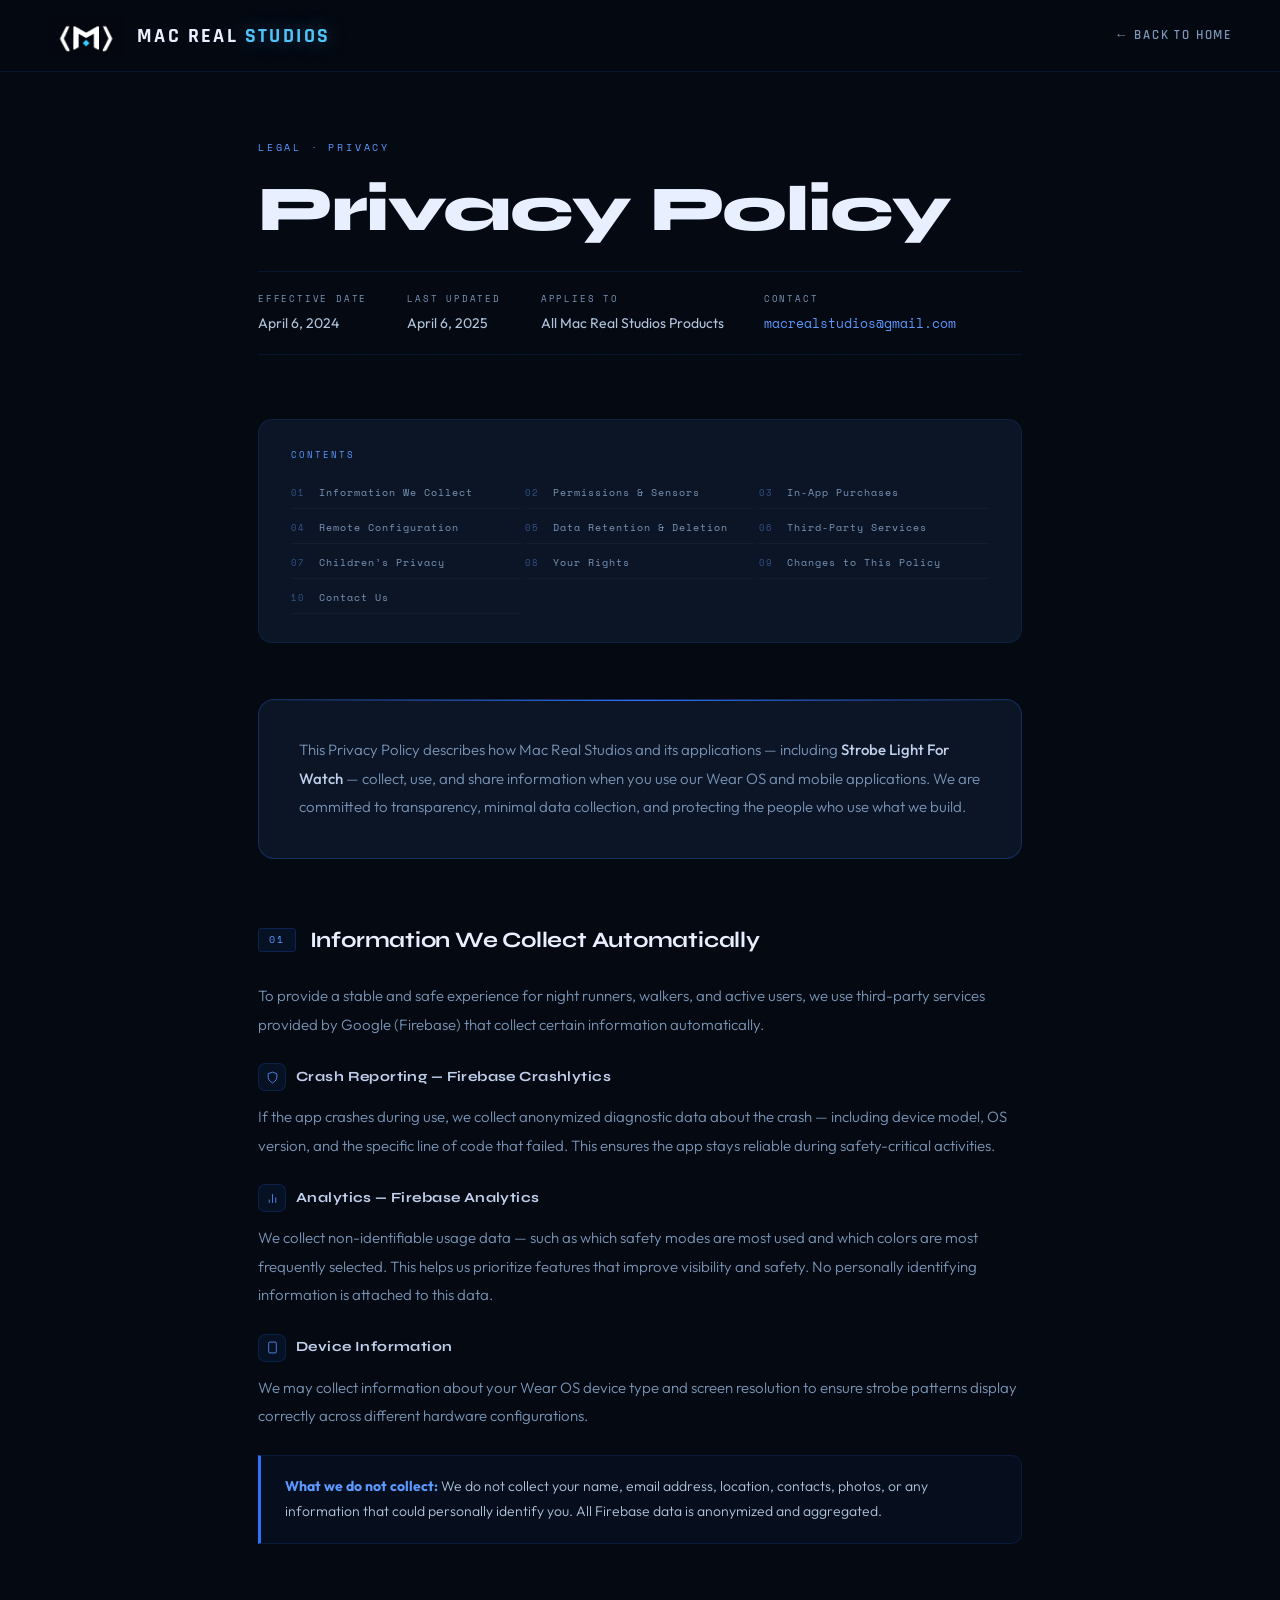
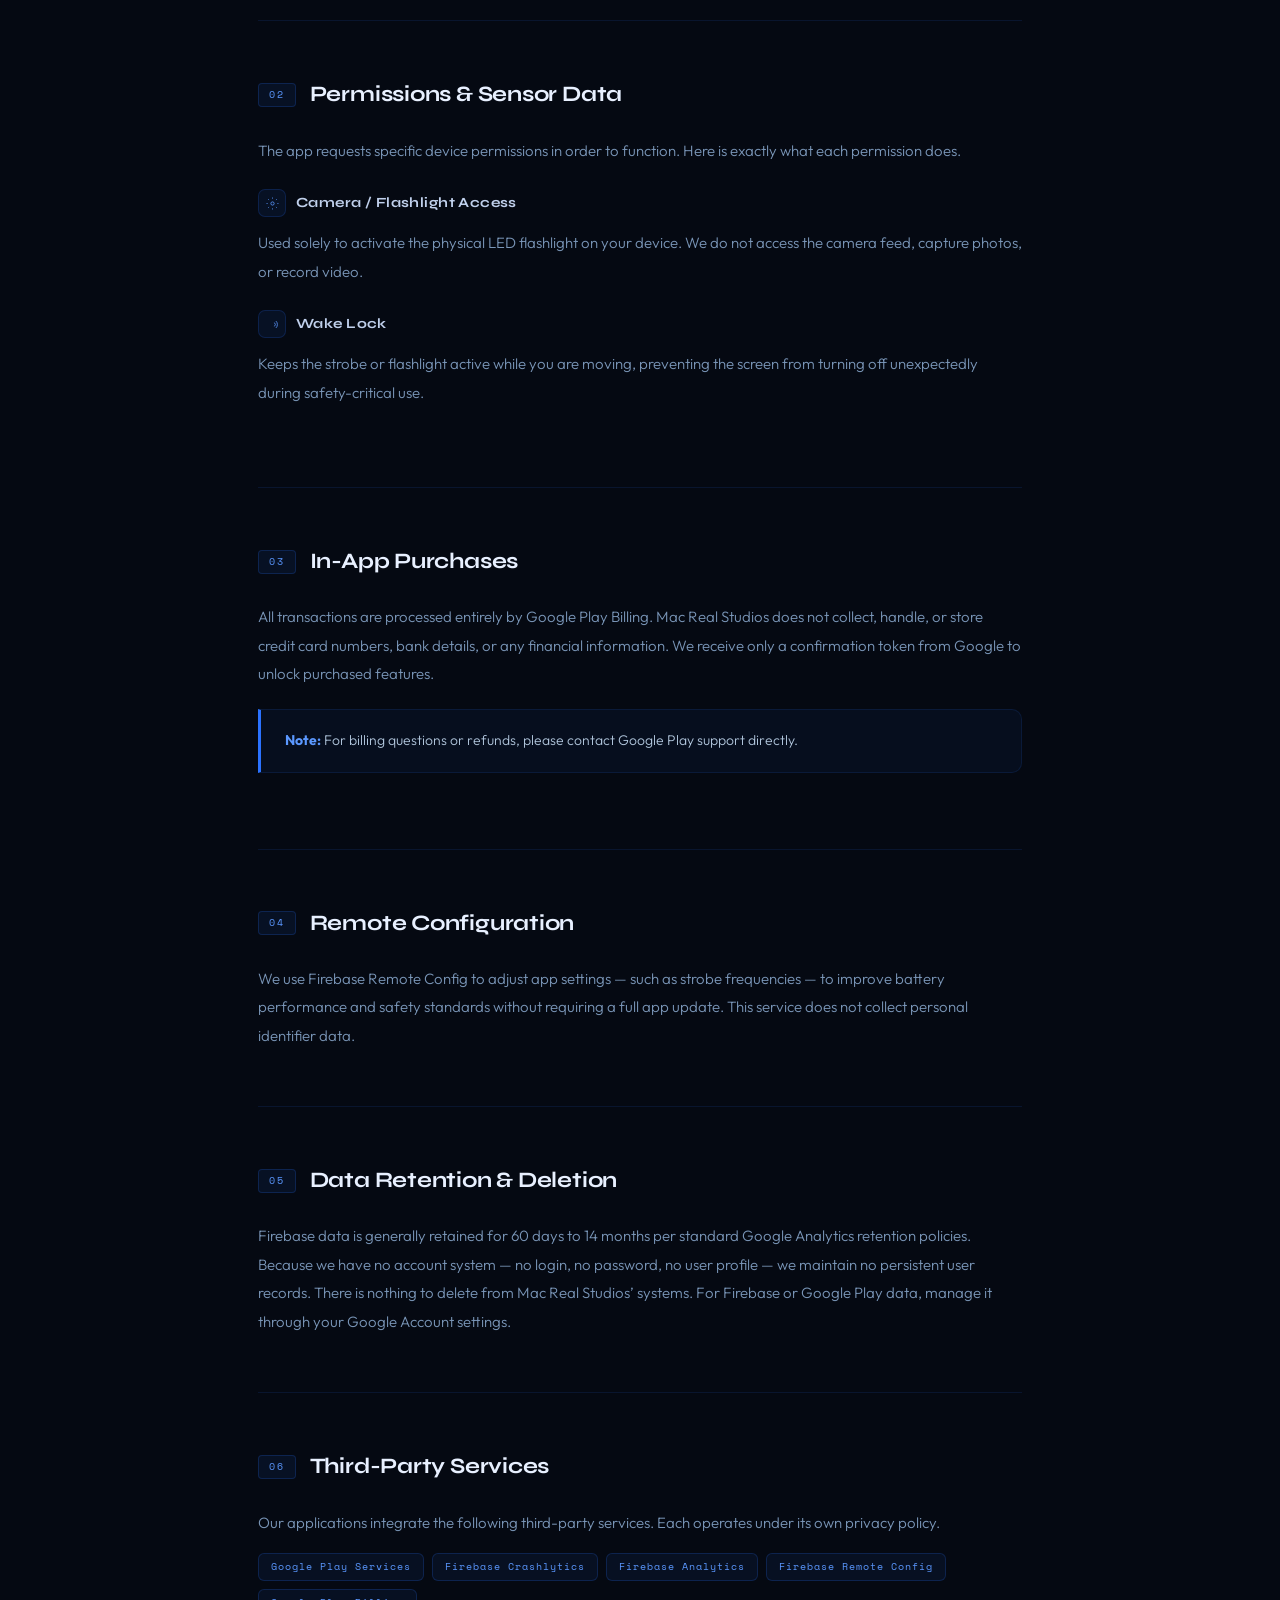
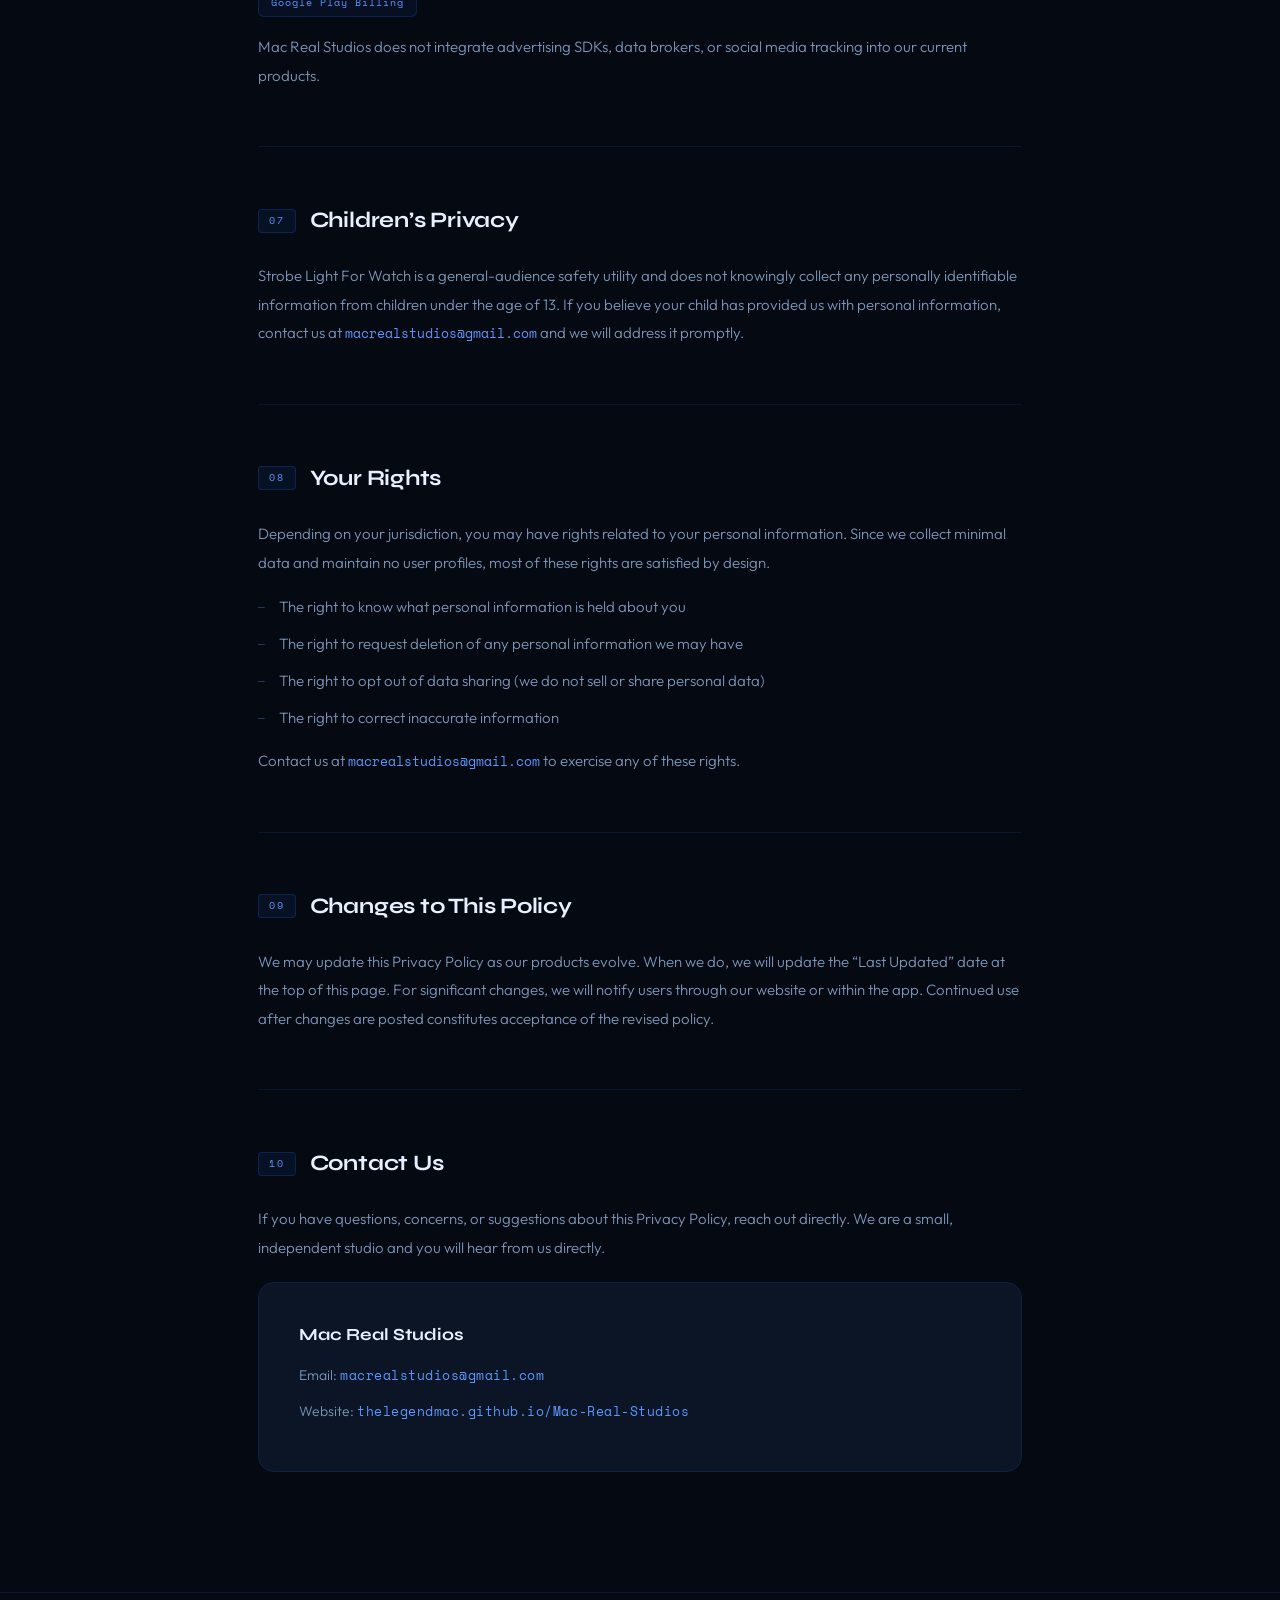
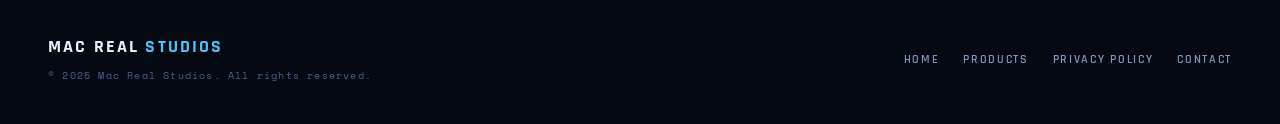
==== privacy.html @ 004c2260 "Add files via upload" ====
<!DOCTYPE html>
<html lang="en">
<head>
<meta charset="UTF-8">
<meta name="viewport" content="width=device-width, initial-scale=1.0">
<meta name="color-scheme" content="dark">
<meta name="description" content="Privacy Policy for Mac Real Studios and its applications, including Strobe Light For Watch.">
<title>Privacy Policy — Mac Real Studios</title>

<link rel="icon" type="image/svg+xml" href="data:image/svg+xml,%3Csvg xmlns='http://www.w3.org/2000/svg' viewBox='0 0 32 32'%3E%3Crect width='32' height='32' rx='6' fill='%23080E1A'/%3E%3Cpath d='M4 24V8L11 18L16 10L21 18L28 8V24' stroke='%23E8F0FF' stroke-width='2.2' stroke-linecap='round' stroke-linejoin='round' fill='none'/%3E%3Crect x='14' y='14' width='4' height='4' transform='rotate(45 16 16)' fill='%2322D4F4'/%3E%3C/svg%3E">

<link rel="preconnect" href="https://fonts.googleapis.com">
<link href="https://fonts.googleapis.com/css2?family=Rajdhani:wght@600;700&family=Syne:wght@400;500;600;700;800&family=Outfit:wght@200;300;400;500;600&family=Space+Mono:wght@400;700&display=swap" rel="stylesheet">

<style>
:root {
  --void:       #050912;
  --navy-900:   #080E1A;
  --navy-800:   #0C1525;
  --navy-700:   #111D32;
  --navy-300:   #4A6090;
  --navy-200:   #7A96B8;
  --navy-100:   #B0C5DC;
  --blue-400:   #2B72FF;
  --blue-300:   #5B98FF;
  --cyan-300:   #22D4F4;
  --brand-blue: #4FC3F7;
  --white:      #E8F0FF;
  --white-soft: #C0D0EC;
  --muted:      #7A96B8;
  --border-thin: rgba(43,114,255,0.12);
  --border-mid:  rgba(43,114,255,0.28);
  --font-nav:     'Rajdhani', sans-serif;
  --font-display: 'Syne', sans-serif;
  --font-body:    'Outfit', sans-serif;
  --font-mono:    'Space Mono', monospace;
}

*, *::before, *::after { box-sizing: border-box; margin: 0; padding: 0; }

body {
  background: var(--void);
  color: var(--white);
  font-family: var(--font-body);
  font-weight: 300;
  line-height: 1.6;
  overflow-x: hidden;
}

body::before {
  content: '';
  position: fixed; inset: 0;
  background-image:
    linear-gradient(rgba(43,114,255,0.018) 1px, transparent 1px),
    linear-gradient(90deg, rgba(43,114,255,0.018) 1px, transparent 1px);
  background-size: 40px 40px;
  pointer-events: none;
  z-index: 0;
}

/* ── NAV (matches home page exactly) ── */
nav {
  position: fixed;
  top: 0; left: 0; right: 0;
  z-index: 100;
  padding: 0 48px;
  height: 72px;
  display: flex;
  align-items: center;
  justify-content: space-between;
  background: rgba(5,9,18,0.88);
  backdrop-filter: blur(24px);
  -webkit-backdrop-filter: blur(24px);
  border-bottom: 1px solid var(--border-thin);
}
.nav-logo {
  display: flex;
  align-items: center;
  gap: 12px;
  text-decoration: none;
}
.nav-logo-img {
  height: 40px;
  width: auto;
  display: block;
  flex-shrink: 0;
  mix-blend-mode: screen;
  filter: brightness(1.05);
}
.nav-brand-text {
  font-family: var(--font-nav);
  font-size: 20px;
  font-weight: 700;
  letter-spacing: 0.12em;
  text-transform: uppercase;
  color: var(--white);
  white-space: nowrap;
  line-height: 1;
}
.nav-brand-text em {
  font-style: normal;
  color: var(--brand-blue);
  text-shadow: 0 0 20px rgba(79,195,247,0.4);
}
.nav-back {
  font-family: var(--font-nav);
  font-size: 13px;
  font-weight: 600;
  letter-spacing: 0.14em;
  text-transform: uppercase;
  color: var(--muted);
  text-decoration: none;
  display: flex;
  align-items: center;
  gap: 8px;
  transition: color 0.2s;
}
.nav-back:hover { color: var(--blue-300); }

/* ── HERO ── */
.policy-hero {
  padding: 140px 48px 64px;
  max-width: 860px;
  margin: 0 auto;
  position: relative;
  z-index: 1;
}
.policy-eyebrow {
  font-family: var(--font-mono);
  font-size: 10px;
  letter-spacing: 0.28em;
  text-transform: uppercase;
  color: var(--blue-300);
  margin-bottom: 20px;
}
.policy-title {
  font-family: var(--font-display);
  font-size: clamp(36px, 5vw, 64px);
  font-weight: 800;
  letter-spacing: -0.02em;
  line-height: 1.05;
  color: var(--white);
  margin-bottom: 28px;
}
.policy-meta {
  display: flex;
  gap: 40px;
  flex-wrap: wrap;
  padding: 20px 0;
  border-top: 1px solid var(--border-thin);
  border-bottom: 1px solid var(--border-thin);
}
.policy-meta-item { display: flex; flex-direction: column; gap: 5px; }
.meta-key {
  font-family: var(--font-mono);
  font-size: 9px;
  letter-spacing: 0.2em;
  text-transform: uppercase;
  color: var(--muted);
}
.meta-val { font-size: 14px; font-weight: 400; color: var(--navy-100); }

/* ── TOC ── */
.toc-bar {
  max-width: 860px;
  margin: 0 auto;
  padding: 0 48px 56px;
  position: relative; z-index: 1;
}
.toc-inner {
  background: var(--navy-800);
  border: 1px solid var(--border-thin);
  border-radius: 14px;
  padding: 28px 32px;
}
.toc-label {
  font-family: var(--font-mono);
  font-size: 9px;
  letter-spacing: 0.22em;
  text-transform: uppercase;
  color: var(--blue-300);
  margin-bottom: 16px;
}
.toc-links {
  display: grid;
  grid-template-columns: repeat(auto-fill, minmax(220px, 1fr));
  gap: 4px;
  list-style: none;
}
.toc-links a {
  font-family: var(--font-mono);
  font-size: 10px;
  letter-spacing: 0.1em;
  color: var(--muted);
  text-decoration: none;
  display: flex;
  align-items: center;
  gap: 10px;
  padding: 7px 0;
  border-bottom: 1px solid rgba(255,255,255,0.03);
  transition: color 0.2s;
}
.toc-links a:hover { color: var(--blue-300); }
.toc-num { color: var(--blue-300); opacity: 0.45; font-size: 9px; min-width: 18px; }

/* ── CONTENT ── */
.policy-content {
  max-width: 860px;
  margin: 0 auto;
  padding: 0 48px 120px;
  position: relative; z-index: 1;
}
.policy-intro {
  background: var(--navy-800);
  border: 1px solid var(--border-mid);
  border-radius: 16px;
  padding: 36px 40px;
  margin-bottom: 64px;
  position: relative; overflow: hidden;
}
.policy-intro::before {
  content: '';
  position: absolute; top: 0; left: 0; right: 0;
  height: 1px;
  background: linear-gradient(to right, transparent, var(--blue-400), transparent);
}
.policy-intro p {
  font-size: 15px; font-weight: 300;
  color: var(--navy-200); line-height: 1.9;
}
.policy-section {
  margin-bottom: 56px;
  padding-bottom: 56px;
  border-bottom: 1px solid var(--border-thin);
  scroll-margin-top: 96px;
}
.policy-section:last-child { border-bottom: none; margin-bottom: 0; padding-bottom: 0; }
.section-header { display: flex; align-items: center; gap: 14px; margin-bottom: 24px; }
.section-num {
  font-family: var(--font-mono);
  font-size: 10px;
  letter-spacing: 0.18em;
  color: var(--blue-300);
  background: rgba(43,114,255,0.08);
  border: 1px solid rgba(43,114,255,0.2);
  border-radius: 4px;
  padding: 3px 10px;
  flex-shrink: 0;
}
.section-title {
  font-family: var(--font-display);
  font-size: 22px; font-weight: 700;
  letter-spacing: -0.01em;
  color: var(--white);
}
.policy-section p {
  font-size: 15px; font-weight: 300;
  color: var(--navy-200); line-height: 1.9; margin-bottom: 16px;
}
.policy-section p:last-child { margin-bottom: 0; }
.sub-block { margin: 24px 0; }
.sub-heading {
  font-family: var(--font-display);
  font-size: 14px; font-weight: 700;
  letter-spacing: 0.03em;
  color: var(--white-soft);
  margin-bottom: 12px;
  display: flex; align-items: center; gap: 10px;
}
.sub-icon {
  width: 28px; height: 28px;
  background: rgba(43,114,255,0.08);
  border: 1px solid rgba(43,114,255,0.18);
  border-radius: 7px;
  display: flex; align-items: center; justify-content: center; flex-shrink: 0;
}
.sub-icon svg { width: 13px; height: 13px; stroke: var(--blue-300); fill: none; stroke-width: 1.5; }
.policy-section ul { list-style: none; display: flex; flex-direction: column; gap: 10px; margin: 8px 0 16px; }
.policy-section li {
  display: flex; align-items: flex-start; gap: 14px;
  font-size: 15px; font-weight: 300;
  color: var(--navy-200); line-height: 1.8;
}
.policy-section li::before {
  content: '—'; color: var(--blue-300); opacity: 0.4;
  font-size: 11px; margin-top: 5px; flex-shrink: 0;
  font-family: var(--font-mono);
}
.highlight-box {
  background: rgba(43,114,255,0.05);
  border: 1px solid var(--border-thin);
  border-left: 3px solid var(--blue-400);
  border-radius: 0 10px 10px 0;
  padding: 18px 24px; margin: 20px 0;
}
.highlight-box p {
  font-size: 14px; color: var(--navy-100) !important;
  margin: 0 !important; line-height: 1.85 !important;
}
.service-tags { display: flex; flex-wrap: wrap; gap: 8px; margin: 16px 0; }
.service-tag {
  font-family: var(--font-mono);
  font-size: 10px; letter-spacing: 0.1em;
  color: var(--blue-300);
  background: rgba(43,114,255,0.07);
  border: 1px solid rgba(43,114,255,0.2);
  border-radius: 6px; padding: 5px 12px;
}
.contact-block {
  background: var(--navy-800);
  border: 1px solid var(--border-thin);
  border-radius: 16px; padding: 36px 40px; margin-top: 20px;
}
.contact-block p { margin-bottom: 10px !important; }
.contact-block a {
  color: var(--blue-300); text-decoration: none;
  font-family: var(--font-mono); font-size: 13px;
  letter-spacing: 0.04em; transition: color 0.2s;
}
.contact-block a:hover { color: var(--cyan-300); }

/* ── FOOTER ── */
footer {
  border-top: 1px solid var(--border-thin);
  padding: 40px 48px;
  display: flex; align-items: center;
  justify-content: space-between;
  flex-wrap: wrap; gap: 20px;
  position: relative; z-index: 1;
}
.footer-left { display: flex; flex-direction: column; gap: 6px; }
.footer-logo {
  font-family: var(--font-nav);
  font-size: 18px; font-weight: 700;
  letter-spacing: 0.12em; text-transform: uppercase;
  color: var(--white);
}
.footer-logo span { color: var(--brand-blue); }
.footer-copy { font-family: var(--font-mono); font-size: 10px; letter-spacing: 0.12em; color: var(--navy-300); }
.footer-links { display: flex; gap: 24px; list-style: none; flex-wrap: wrap; }
.footer-links a {
  font-family: var(--font-nav);
  font-size: 12px; font-weight: 600;
  letter-spacing: 0.14em; text-transform: uppercase;
  color: var(--muted); text-decoration: none; transition: color 0.2s;
}
.footer-links a:hover { color: var(--blue-300); }

/* ── RESPONSIVE ── */
@media (max-width: 768px) {
  nav { padding: 0 24px; }
  .nav-brand-text { font-size: 16px; }
  .policy-hero { padding: 110px 24px 48px; }
  .toc-bar { padding: 0 24px 40px; }
  .policy-content { padding: 0 24px 80px; }
  .policy-intro { padding: 28px 24px; }
  .contact-block { padding: 28px 24px; }
  footer { padding: 32px 24px; flex-direction: column; align-items: flex-start; }
  .policy-meta { gap: 20px; }
  .toc-links { grid-template-columns: 1fr 1fr; }
}
@media (max-width: 480px) {
  nav { padding: 0 16px; height: 64px; }
  .nav-logo-img { height: 28px; }
  .nav-brand-text { font-size: 13px; letter-spacing: 0.07em; }
  .toc-links { grid-template-columns: 1fr; }
}
</style>
</head>
<body>

<nav>
  <a href="index.html" class="nav-logo">
    <img src="[data-uri]" class="nav-logo-img" alt="Mac Real Studios">
    <span class="nav-brand-text">MAC REAL <em>STUDIOS</em></span>
  </a>
  <a href="index.html" class="nav-back">&larr; Back to Home</a>
</nav>

<div class="policy-hero">
  <div class="policy-eyebrow">Legal &middot; Privacy</div>
  <h1 class="policy-title">Privacy Policy</h1>
  <div class="policy-meta">
    <div class="policy-meta-item">
      <span class="meta-key">Effective Date</span>
      <span class="meta-val">April 6, 2024</span>
    </div>
    <div class="policy-meta-item">
      <span class="meta-key">Last Updated</span>
      <span class="meta-val">April 6, 2025</span>
    </div>
    <div class="policy-meta-item">
      <span class="meta-key">Applies To</span>
      <span class="meta-val">All Mac Real Studios Products</span>
    </div>
    <div class="policy-meta-item">
      <span class="meta-key">Contact</span>
      <span class="meta-val"><a href="mailto:macrealstudios@gmail.com" style="color:var(--blue-300);text-decoration:none;font-family:var(--font-mono);font-size:13px;">macrealstudios@gmail.com</a></span>
    </div>
  </div>
</div>

<div class="toc-bar">
  <div class="toc-inner">
    <div class="toc-label">Contents</div>
    <ul class="toc-links">
      <li><a href="#s1"><span class="toc-num">01</span>Information We Collect</a></li>
      <li><a href="#s2"><span class="toc-num">02</span>Permissions &amp; Sensors</a></li>
      <li><a href="#s3"><span class="toc-num">03</span>In-App Purchases</a></li>
      <li><a href="#s4"><span class="toc-num">04</span>Remote Configuration</a></li>
      <li><a href="#s5"><span class="toc-num">05</span>Data Retention &amp; Deletion</a></li>
      <li><a href="#s6"><span class="toc-num">06</span>Third-Party Services</a></li>
      <li><a href="#s7"><span class="toc-num">07</span>Children&rsquo;s Privacy</a></li>
      <li><a href="#s8"><span class="toc-num">08</span>Your Rights</a></li>
      <li><a href="#s9"><span class="toc-num">09</span>Changes to This Policy</a></li>
      <li><a href="#s10"><span class="toc-num">10</span>Contact Us</a></li>
    </ul>
  </div>
</div>

<div class="policy-content">

  <div class="policy-intro">
    <p>This Privacy Policy describes how Mac Real Studios and its applications &mdash; including <strong style="color:var(--white-soft);font-weight:500;">Strobe Light For Watch</strong> &mdash; collect, use, and share information when you use our Wear OS and mobile applications. We are committed to transparency, minimal data collection, and protecting the people who use what we build.</p>
  </div>

  <div class="policy-section" id="s1">
    <div class="section-header"><span class="section-num">01</span><h2 class="section-title">Information We Collect Automatically</h2></div>
    <p>To provide a stable and safe experience for night runners, walkers, and active users, we use third-party services provided by Google (Firebase) that collect certain information automatically.</p>
    <div class="sub-block">
      <div class="sub-heading"><div class="sub-icon"><svg viewBox="0 0 24 24"><path d="M12 22s8-4 8-10V5l-8-3-8 3v7c0 6 8 10 8 10z"/></svg></div>Crash Reporting &mdash; Firebase Crashlytics</div>
      <p>If the app crashes during use, we collect anonymized diagnostic data about the crash &mdash; including device model, OS version, and the specific line of code that failed. This ensures the app stays reliable during safety-critical activities.</p>
    </div>
    <div class="sub-block">
      <div class="sub-heading"><div class="sub-icon"><svg viewBox="0 0 24 24"><path d="M18 20V10M12 20V4M6 20v-6"/></svg></div>Analytics &mdash; Firebase Analytics</div>
      <p>We collect non-identifiable usage data &mdash; such as which safety modes are most used and which colors are most frequently selected. This helps us prioritize features that improve visibility and safety. No personally identifying information is attached to this data.</p>
    </div>
    <div class="sub-block">
      <div class="sub-heading"><div class="sub-icon"><svg viewBox="0 0 24 24"><rect x="5" y="2" width="14" height="20" rx="2"/><path d="M12 18h.01"/></svg></div>Device Information</div>
      <p>We may collect information about your Wear OS device type and screen resolution to ensure strobe patterns display correctly across different hardware configurations.</p>
    </div>
    <div class="highlight-box"><p><strong style="color:var(--blue-300);">What we do not collect:</strong> We do not collect your name, email address, location, contacts, photos, or any information that could personally identify you. All Firebase data is anonymized and aggregated.</p></div>
  </div>

  <div class="policy-section" id="s2">
    <div class="section-header"><span class="section-num">02</span><h2 class="section-title">Permissions &amp; Sensor Data</h2></div>
    <p>The app requests specific device permissions in order to function. Here is exactly what each permission does.</p>
    <div class="sub-block">
      <div class="sub-heading"><div class="sub-icon"><svg viewBox="0 0 24 24"><circle cx="12" cy="12" r="3"/><path d="M12 1v2M12 21v2M4.22 4.22l1.42 1.42M18.36 18.36l1.42 1.42M1 12h2M21 12h2M4.22 19.78l1.42-1.42M18.36 5.64l1.42-1.42"/></svg></div>Camera / Flashlight Access</div>
      <p>Used solely to activate the physical LED flashlight on your device. We do not access the camera feed, capture photos, or record video.</p>
    </div>
    <div class="sub-block">
      <div class="sub-heading"><div class="sub-icon"><svg viewBox="0 0 24 24"><path d="M18.364 5.636a9 9 0 010 12.728M15.536 8.464a5 5 0 010 7.072M12 12h.01"/></svg></div>Wake Lock</div>
      <p>Keeps the strobe or flashlight active while you are moving, preventing the screen from turning off unexpectedly during safety-critical use.</p>
    </div>
  </div>

  <div class="policy-section" id="s3">
    <div class="section-header"><span class="section-num">03</span><h2 class="section-title">In-App Purchases</h2></div>
    <p>All transactions are processed entirely by Google Play Billing. Mac Real Studios does not collect, handle, or store credit card numbers, bank details, or any financial information. We receive only a confirmation token from Google to unlock purchased features.</p>
    <div class="highlight-box"><p><strong style="color:var(--blue-300);">Note:</strong> For billing questions or refunds, please contact Google Play support directly.</p></div>
  </div>

  <div class="policy-section" id="s4">
    <div class="section-header"><span class="section-num">04</span><h2 class="section-title">Remote Configuration</h2></div>
    <p>We use Firebase Remote Config to adjust app settings &mdash; such as strobe frequencies &mdash; to improve battery performance and safety standards without requiring a full app update. This service does not collect personal identifier data.</p>
  </div>

  <div class="policy-section" id="s5">
    <div class="section-header"><span class="section-num">05</span><h2 class="section-title">Data Retention &amp; Deletion</h2></div>
    <p>Firebase data is generally retained for 60 days to 14 months per standard Google Analytics retention policies. Because we have no account system &mdash; no login, no password, no user profile &mdash; we maintain no persistent user records. There is nothing to delete from Mac Real Studios&rsquo; systems. For Firebase or Google Play data, manage it through your Google Account settings.</p>
  </div>

  <div class="policy-section" id="s6">
    <div class="section-header"><span class="section-num">06</span><h2 class="section-title">Third-Party Services</h2></div>
    <p>Our applications integrate the following third-party services. Each operates under its own privacy policy.</p>
    <div class="service-tags">
      <span class="service-tag">Google Play Services</span>
      <span class="service-tag">Firebase Crashlytics</span>
      <span class="service-tag">Firebase Analytics</span>
      <span class="service-tag">Firebase Remote Config</span>
      <span class="service-tag">Google Play Billing</span>
    </div>
    <p>Mac Real Studios does not integrate advertising SDKs, data brokers, or social media tracking into our current products.</p>
  </div>

  <div class="policy-section" id="s7">
    <div class="section-header"><span class="section-num">07</span><h2 class="section-title">Children&rsquo;s Privacy</h2></div>
    <p>Strobe Light For Watch is a general-audience safety utility and does not knowingly collect any personally identifiable information from children under the age of 13. If you believe your child has provided us with personal information, contact us at <a href="mailto:macrealstudios@gmail.com" style="color:var(--blue-300);font-family:var(--font-mono);font-size:13px;text-decoration:none;">macrealstudios@gmail.com</a> and we will address it promptly.</p>
  </div>

  <div class="policy-section" id="s8">
    <div class="section-header"><span class="section-num">08</span><h2 class="section-title">Your Rights</h2></div>
    <p>Depending on your jurisdiction, you may have rights related to your personal information. Since we collect minimal data and maintain no user profiles, most of these rights are satisfied by design.</p>
    <ul>
      <li>The right to know what personal information is held about you</li>
      <li>The right to request deletion of any personal information we may have</li>
      <li>The right to opt out of data sharing (we do not sell or share personal data)</li>
      <li>The right to correct inaccurate information</li>
    </ul>
    <p>Contact us at <a href="mailto:macrealstudios@gmail.com" style="color:var(--blue-300);font-family:var(--font-mono);font-size:13px;text-decoration:none;">macrealstudios@gmail.com</a> to exercise any of these rights.</p>
  </div>

  <div class="policy-section" id="s9">
    <div class="section-header"><span class="section-num">09</span><h2 class="section-title">Changes to This Policy</h2></div>
    <p>We may update this Privacy Policy as our products evolve. When we do, we will update the &ldquo;Last Updated&rdquo; date at the top of this page. For significant changes, we will notify users through our website or within the app. Continued use after changes are posted constitutes acceptance of the revised policy.</p>
  </div>

  <div class="policy-section" id="s10">
    <div class="section-header"><span class="section-num">10</span><h2 class="section-title">Contact Us</h2></div>
    <p>If you have questions, concerns, or suggestions about this Privacy Policy, reach out directly. We are a small, independent studio and you will hear from us directly.</p>
    <div class="contact-block">
      <p style="font-family:var(--font-display);font-size:17px;font-weight:700;color:var(--white);margin-bottom:16px;">Mac Real Studios</p>
      <p style="font-size:14px;font-weight:300;color:var(--muted);">Email: <a href="mailto:macrealstudios@gmail.com">macrealstudios@gmail.com</a></p>
      <p style="font-size:14px;font-weight:300;color:var(--muted);margin-top:8px !important;">Website: <a href="https://thelegendmac.github.io/Mac-Real-Studios/" style="color:var(--blue-300);font-family:var(--font-mono);font-size:13px;text-decoration:none;">thelegendmac.github.io/Mac-Real-Studios</a></p>
    </div>
  </div>

</div>

<footer>
  <div class="footer-left">
    <div class="footer-logo">MAC REAL <span>STUDIOS</span></div>
    <div class="footer-copy">&copy; 2025 Mac Real Studios. All rights reserved.</div>
  </div>
  <ul class="footer-links">
    <li><a href="index.html">Home</a></li>
    <li><a href="index.html#products">Products</a></li>
    <li><a href="privacy.html">Privacy Policy</a></li>
    <li><a href="mailto:macrealstudios@gmail.com">Contact</a></li>
  </ul>
</footer>

</body>
</html>
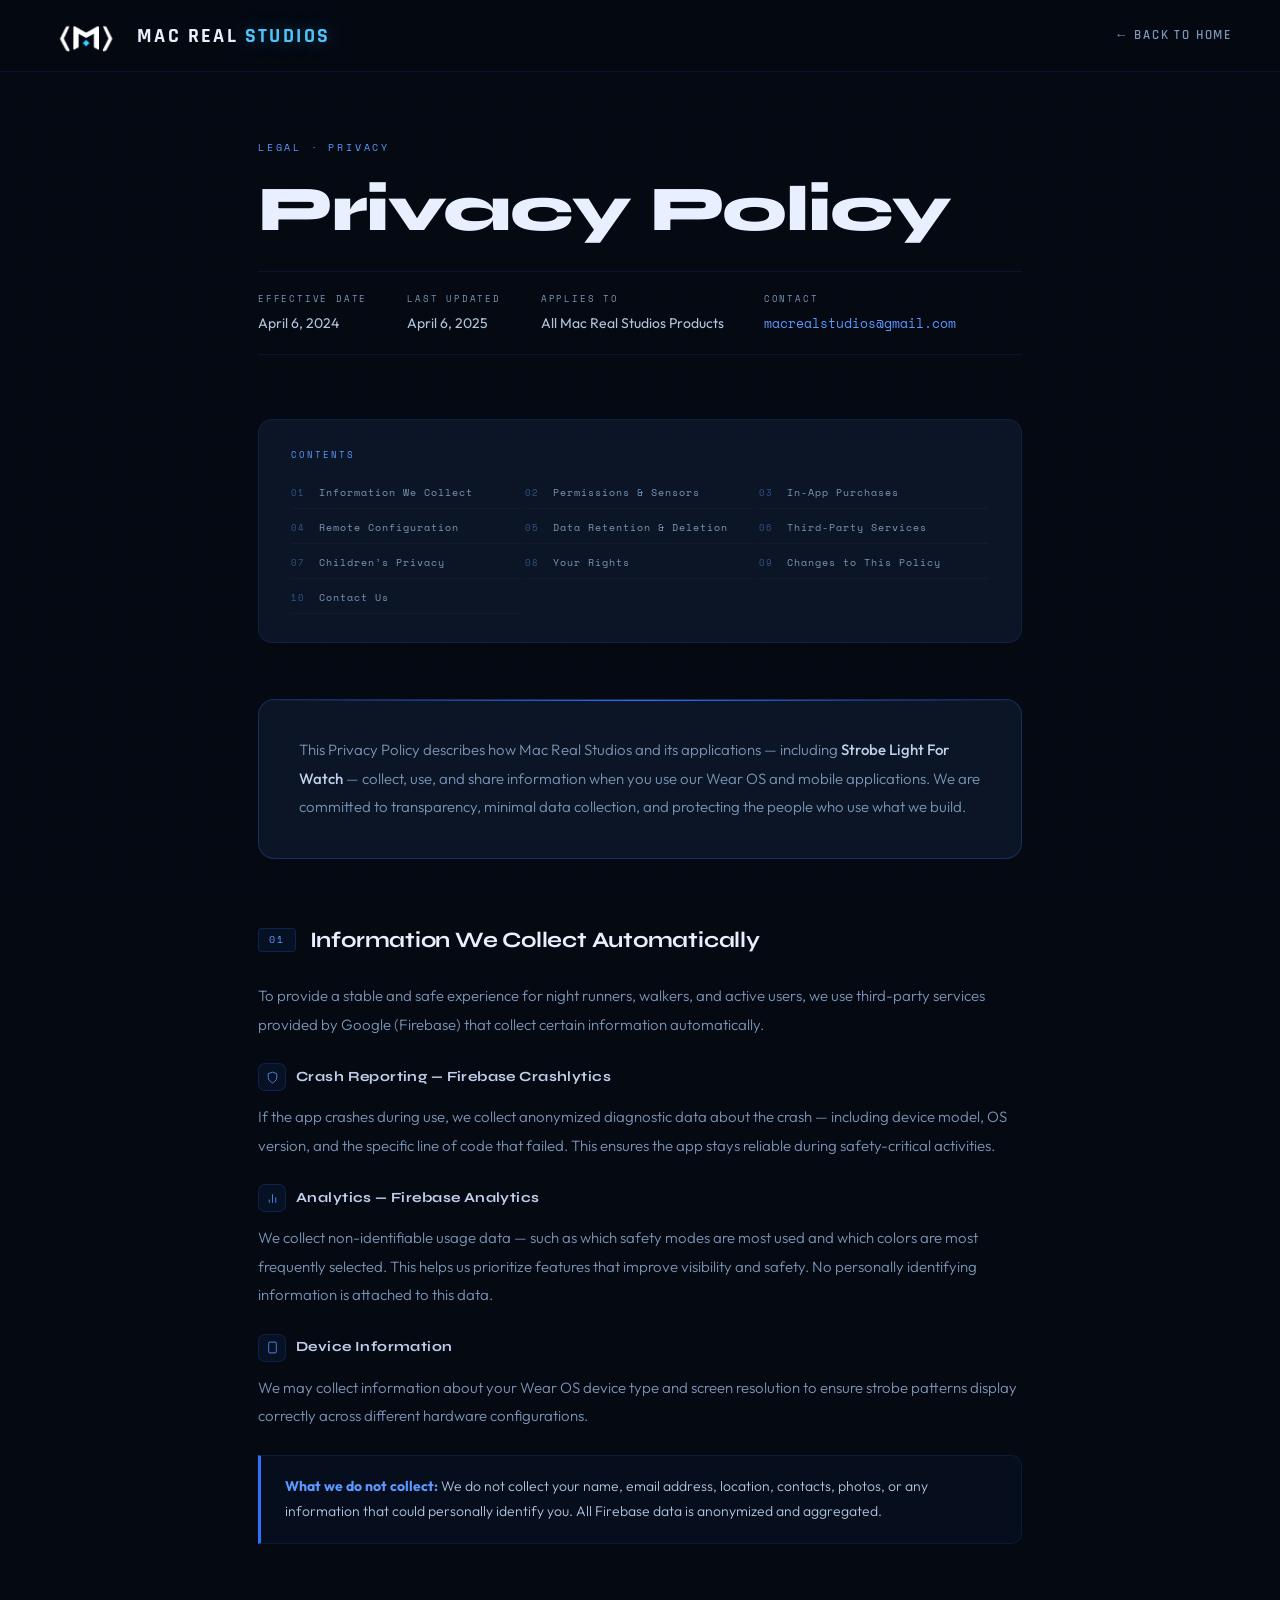
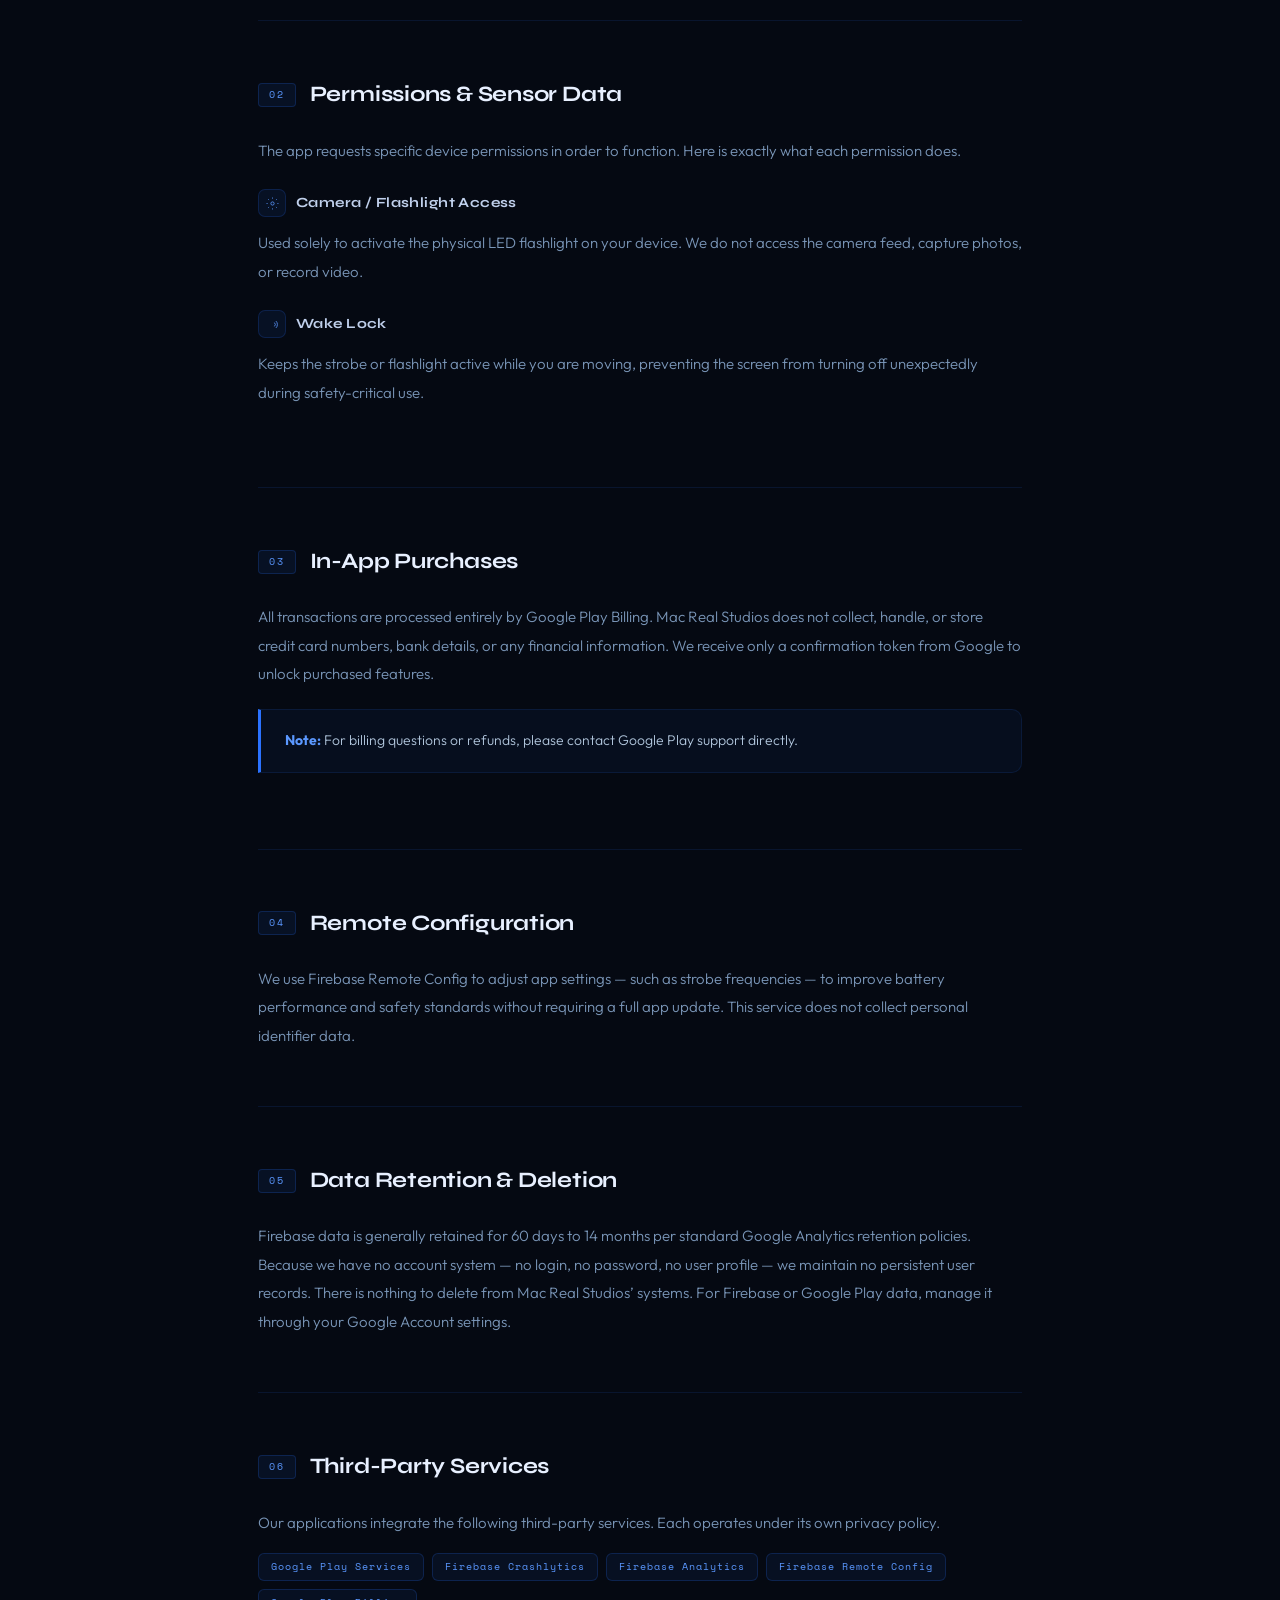
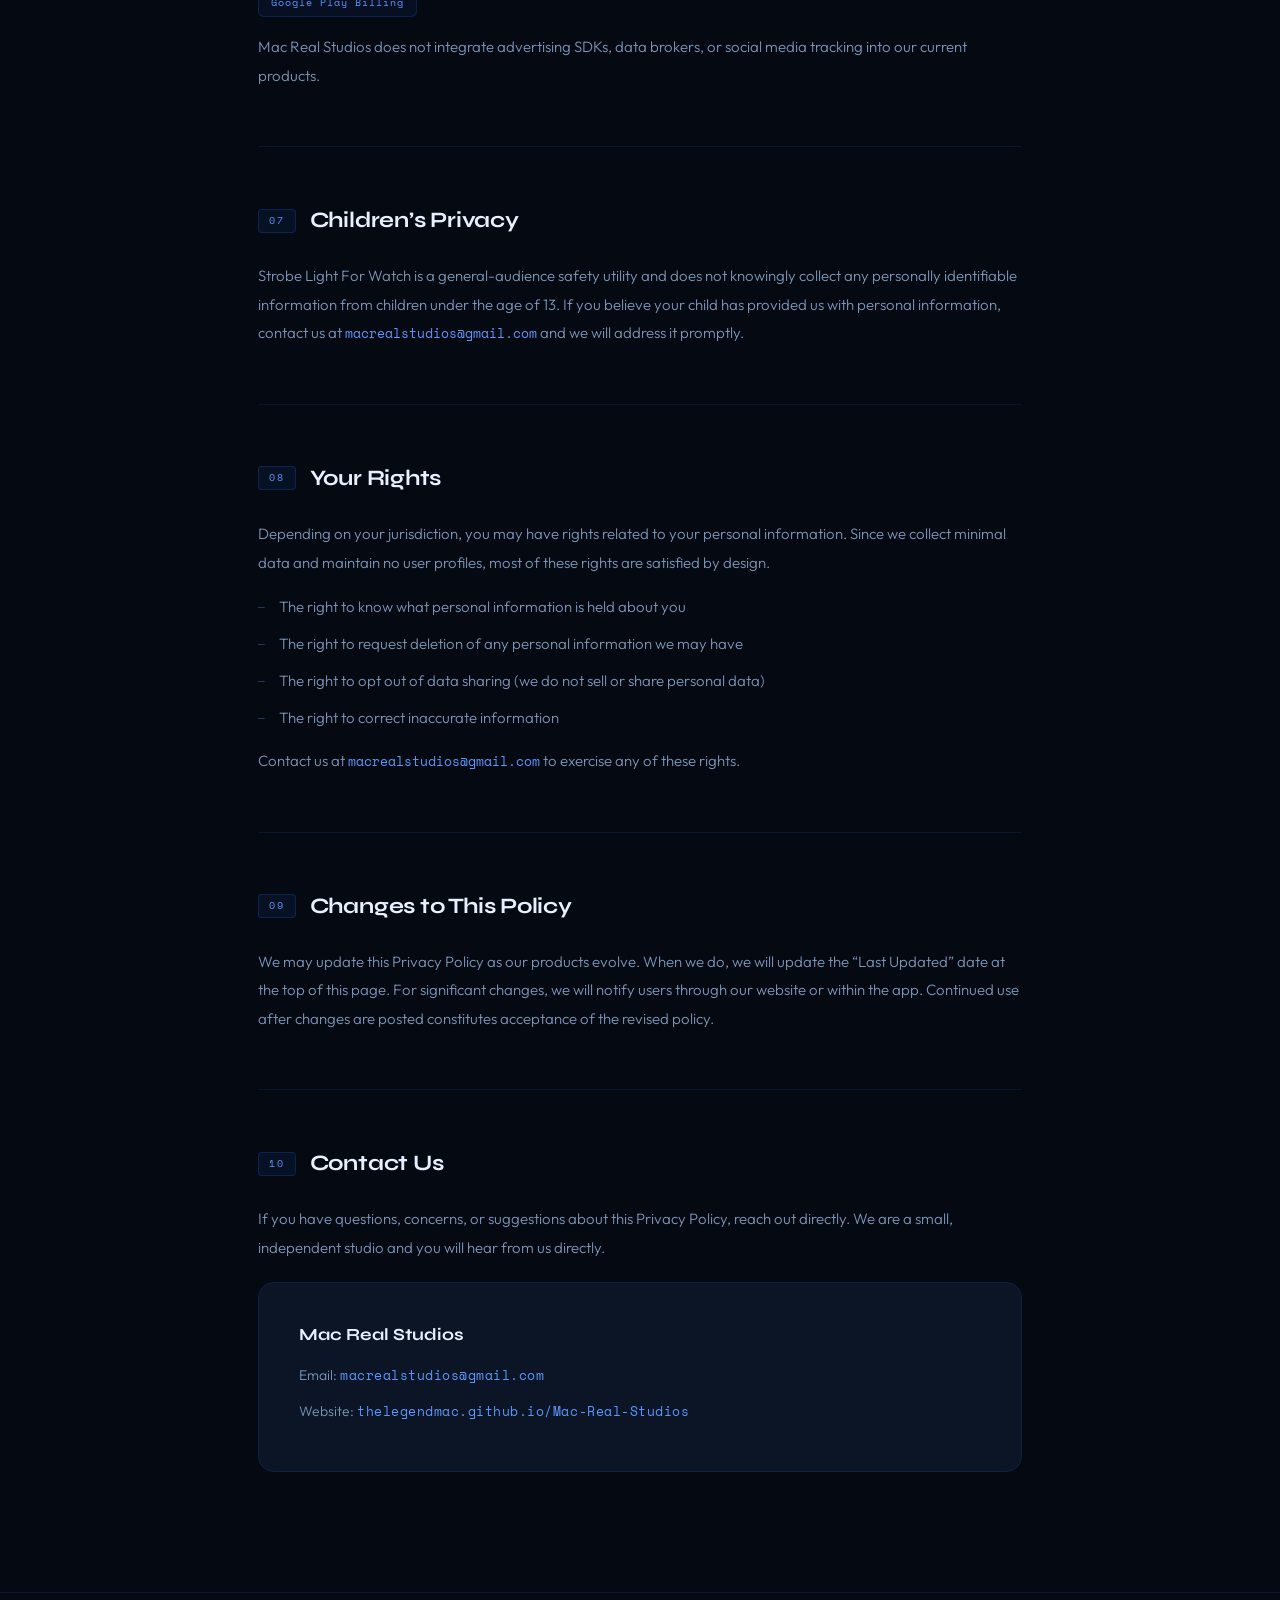
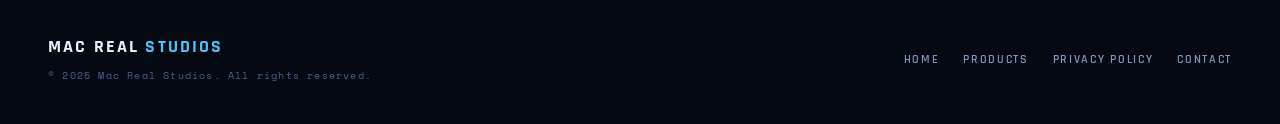
==== commit 977a7fb6: "Organize static site assets for Pages" ====
--- a/privacy.html
+++ b/privacy.html
@@ -7,371 +7,18 @@
 <meta name="description" content="Privacy Policy for Mac Real Studios and its applications, including Strobe Light For Watch.">
 <title>Privacy Policy — Mac Real Studios</title>
 
-<link rel="icon" type="image/svg+xml" href="data:image/svg+xml,%3Csvg xmlns='http://www.w3.org/2000/svg' viewBox='0 0 32 32'%3E%3Crect width='32' height='32' rx='6' fill='%23080E1A'/%3E%3Cpath d='M4 24V8L11 18L16 10L21 18L28 8V24' stroke='%23E8F0FF' stroke-width='2.2' stroke-linecap='round' stroke-linejoin='round' fill='none'/%3E%3Crect x='14' y='14' width='4' height='4' transform='rotate(45 16 16)' fill='%2322D4F4'/%3E%3C/svg%3E">
+<link rel="icon" type="image/svg+xml" href="assets/images/favicon.svg">
 
 <link rel="preconnect" href="https://fonts.googleapis.com">
 <link href="https://fonts.googleapis.com/css2?family=Rajdhani:wght@600;700&family=Syne:wght@400;500;600;700;800&family=Outfit:wght@200;300;400;500;600&family=Space+Mono:wght@400;700&display=swap" rel="stylesheet">
 
-<style>
-:root {
-  --void:       #050912;
-  --navy-900:   #080E1A;
-  --navy-800:   #0C1525;
-  --navy-700:   #111D32;
-  --navy-300:   #4A6090;
-  --navy-200:   #7A96B8;
-  --navy-100:   #B0C5DC;
-  --blue-400:   #2B72FF;
-  --blue-300:   #5B98FF;
-  --cyan-300:   #22D4F4;
-  --brand-blue: #4FC3F7;
-  --white:      #E8F0FF;
-  --white-soft: #C0D0EC;
-  --muted:      #7A96B8;
-  --border-thin: rgba(43,114,255,0.12);
-  --border-mid:  rgba(43,114,255,0.28);
-  --font-nav:     'Rajdhani', sans-serif;
-  --font-display: 'Syne', sans-serif;
-  --font-body:    'Outfit', sans-serif;
-  --font-mono:    'Space Mono', monospace;
-}
-
-*, *::before, *::after { box-sizing: border-box; margin: 0; padding: 0; }
-
-body {
-  background: var(--void);
-  color: var(--white);
-  font-family: var(--font-body);
-  font-weight: 300;
-  line-height: 1.6;
-  overflow-x: hidden;
-}
-
-body::before {
-  content: '';
-  position: fixed; inset: 0;
-  background-image:
-    linear-gradient(rgba(43,114,255,0.018) 1px, transparent 1px),
-    linear-gradient(90deg, rgba(43,114,255,0.018) 1px, transparent 1px);
-  background-size: 40px 40px;
-  pointer-events: none;
-  z-index: 0;
-}
-
-/* ── NAV (matches home page exactly) ── */
-nav {
-  position: fixed;
-  top: 0; left: 0; right: 0;
-  z-index: 100;
-  padding: 0 48px;
-  height: 72px;
-  display: flex;
-  align-items: center;
-  justify-content: space-between;
-  background: rgba(5,9,18,0.88);
-  backdrop-filter: blur(24px);
-  -webkit-backdrop-filter: blur(24px);
-  border-bottom: 1px solid var(--border-thin);
-}
-.nav-logo {
-  display: flex;
-  align-items: center;
-  gap: 12px;
-  text-decoration: none;
-}
-.nav-logo-img {
-  height: 40px;
-  width: auto;
-  display: block;
-  flex-shrink: 0;
-  mix-blend-mode: screen;
-  filter: brightness(1.05);
-}
-.nav-brand-text {
-  font-family: var(--font-nav);
-  font-size: 20px;
-  font-weight: 700;
-  letter-spacing: 0.12em;
-  text-transform: uppercase;
-  color: var(--white);
-  white-space: nowrap;
-  line-height: 1;
-}
-.nav-brand-text em {
-  font-style: normal;
-  color: var(--brand-blue);
-  text-shadow: 0 0 20px rgba(79,195,247,0.4);
-}
-.nav-back {
-  font-family: var(--font-nav);
-  font-size: 13px;
-  font-weight: 600;
-  letter-spacing: 0.14em;
-  text-transform: uppercase;
-  color: var(--muted);
-  text-decoration: none;
-  display: flex;
-  align-items: center;
-  gap: 8px;
-  transition: color 0.2s;
-}
-.nav-back:hover { color: var(--blue-300); }
-
-/* ── HERO ── */
-.policy-hero {
-  padding: 140px 48px 64px;
-  max-width: 860px;
-  margin: 0 auto;
-  position: relative;
-  z-index: 1;
-}
-.policy-eyebrow {
-  font-family: var(--font-mono);
-  font-size: 10px;
-  letter-spacing: 0.28em;
-  text-transform: uppercase;
-  color: var(--blue-300);
-  margin-bottom: 20px;
-}
-.policy-title {
-  font-family: var(--font-display);
-  font-size: clamp(36px, 5vw, 64px);
-  font-weight: 800;
-  letter-spacing: -0.02em;
-  line-height: 1.05;
-  color: var(--white);
-  margin-bottom: 28px;
-}
-.policy-meta {
-  display: flex;
-  gap: 40px;
-  flex-wrap: wrap;
-  padding: 20px 0;
-  border-top: 1px solid var(--border-thin);
-  border-bottom: 1px solid var(--border-thin);
-}
-.policy-meta-item { display: flex; flex-direction: column; gap: 5px; }
-.meta-key {
-  font-family: var(--font-mono);
-  font-size: 9px;
-  letter-spacing: 0.2em;
-  text-transform: uppercase;
-  color: var(--muted);
-}
-.meta-val { font-size: 14px; font-weight: 400; color: var(--navy-100); }
-
-/* ── TOC ── */
-.toc-bar {
-  max-width: 860px;
-  margin: 0 auto;
-  padding: 0 48px 56px;
-  position: relative; z-index: 1;
-}
-.toc-inner {
-  background: var(--navy-800);
-  border: 1px solid var(--border-thin);
-  border-radius: 14px;
-  padding: 28px 32px;
-}
-.toc-label {
-  font-family: var(--font-mono);
-  font-size: 9px;
-  letter-spacing: 0.22em;
-  text-transform: uppercase;
-  color: var(--blue-300);
-  margin-bottom: 16px;
-}
-.toc-links {
-  display: grid;
-  grid-template-columns: repeat(auto-fill, minmax(220px, 1fr));
-  gap: 4px;
-  list-style: none;
-}
-.toc-links a {
-  font-family: var(--font-mono);
-  font-size: 10px;
-  letter-spacing: 0.1em;
-  color: var(--muted);
-  text-decoration: none;
-  display: flex;
-  align-items: center;
-  gap: 10px;
-  padding: 7px 0;
-  border-bottom: 1px solid rgba(255,255,255,0.03);
-  transition: color 0.2s;
-}
-.toc-links a:hover { color: var(--blue-300); }
-.toc-num { color: var(--blue-300); opacity: 0.45; font-size: 9px; min-width: 18px; }
-
-/* ── CONTENT ── */
-.policy-content {
-  max-width: 860px;
-  margin: 0 auto;
-  padding: 0 48px 120px;
-  position: relative; z-index: 1;
-}
-.policy-intro {
-  background: var(--navy-800);
-  border: 1px solid var(--border-mid);
-  border-radius: 16px;
-  padding: 36px 40px;
-  margin-bottom: 64px;
-  position: relative; overflow: hidden;
-}
-.policy-intro::before {
-  content: '';
-  position: absolute; top: 0; left: 0; right: 0;
-  height: 1px;
-  background: linear-gradient(to right, transparent, var(--blue-400), transparent);
-}
-.policy-intro p {
-  font-size: 15px; font-weight: 300;
-  color: var(--navy-200); line-height: 1.9;
-}
-.policy-section {
-  margin-bottom: 56px;
-  padding-bottom: 56px;
-  border-bottom: 1px solid var(--border-thin);
-  scroll-margin-top: 96px;
-}
-.policy-section:last-child { border-bottom: none; margin-bottom: 0; padding-bottom: 0; }
-.section-header { display: flex; align-items: center; gap: 14px; margin-bottom: 24px; }
-.section-num {
-  font-family: var(--font-mono);
-  font-size: 10px;
-  letter-spacing: 0.18em;
-  color: var(--blue-300);
-  background: rgba(43,114,255,0.08);
-  border: 1px solid rgba(43,114,255,0.2);
-  border-radius: 4px;
-  padding: 3px 10px;
-  flex-shrink: 0;
-}
-.section-title {
-  font-family: var(--font-display);
-  font-size: 22px; font-weight: 700;
-  letter-spacing: -0.01em;
-  color: var(--white);
-}
-.policy-section p {
-  font-size: 15px; font-weight: 300;
-  color: var(--navy-200); line-height: 1.9; margin-bottom: 16px;
-}
-.policy-section p:last-child { margin-bottom: 0; }
-.sub-block { margin: 24px 0; }
-.sub-heading {
-  font-family: var(--font-display);
-  font-size: 14px; font-weight: 700;
-  letter-spacing: 0.03em;
-  color: var(--white-soft);
-  margin-bottom: 12px;
-  display: flex; align-items: center; gap: 10px;
-}
-.sub-icon {
-  width: 28px; height: 28px;
-  background: rgba(43,114,255,0.08);
-  border: 1px solid rgba(43,114,255,0.18);
-  border-radius: 7px;
-  display: flex; align-items: center; justify-content: center; flex-shrink: 0;
-}
-.sub-icon svg { width: 13px; height: 13px; stroke: var(--blue-300); fill: none; stroke-width: 1.5; }
-.policy-section ul { list-style: none; display: flex; flex-direction: column; gap: 10px; margin: 8px 0 16px; }
-.policy-section li {
-  display: flex; align-items: flex-start; gap: 14px;
-  font-size: 15px; font-weight: 300;
-  color: var(--navy-200); line-height: 1.8;
-}
-.policy-section li::before {
-  content: '—'; color: var(--blue-300); opacity: 0.4;
-  font-size: 11px; margin-top: 5px; flex-shrink: 0;
-  font-family: var(--font-mono);
-}
-.highlight-box {
-  background: rgba(43,114,255,0.05);
-  border: 1px solid var(--border-thin);
-  border-left: 3px solid var(--blue-400);
-  border-radius: 0 10px 10px 0;
-  padding: 18px 24px; margin: 20px 0;
-}
-.highlight-box p {
-  font-size: 14px; color: var(--navy-100) !important;
-  margin: 0 !important; line-height: 1.85 !important;
-}
-.service-tags { display: flex; flex-wrap: wrap; gap: 8px; margin: 16px 0; }
-.service-tag {
-  font-family: var(--font-mono);
-  font-size: 10px; letter-spacing: 0.1em;
-  color: var(--blue-300);
-  background: rgba(43,114,255,0.07);
-  border: 1px solid rgba(43,114,255,0.2);
-  border-radius: 6px; padding: 5px 12px;
-}
-.contact-block {
-  background: var(--navy-800);
-  border: 1px solid var(--border-thin);
-  border-radius: 16px; padding: 36px 40px; margin-top: 20px;
-}
-.contact-block p { margin-bottom: 10px !important; }
-.contact-block a {
-  color: var(--blue-300); text-decoration: none;
-  font-family: var(--font-mono); font-size: 13px;
-  letter-spacing: 0.04em; transition: color 0.2s;
-}
-.contact-block a:hover { color: var(--cyan-300); }
-
-/* ── FOOTER ── */
-footer {
-  border-top: 1px solid var(--border-thin);
-  padding: 40px 48px;
-  display: flex; align-items: center;
-  justify-content: space-between;
-  flex-wrap: wrap; gap: 20px;
-  position: relative; z-index: 1;
-}
-.footer-left { display: flex; flex-direction: column; gap: 6px; }
-.footer-logo {
-  font-family: var(--font-nav);
-  font-size: 18px; font-weight: 700;
-  letter-spacing: 0.12em; text-transform: uppercase;
-  color: var(--white);
-}
-.footer-logo span { color: var(--brand-blue); }
-.footer-copy { font-family: var(--font-mono); font-size: 10px; letter-spacing: 0.12em; color: var(--navy-300); }
-.footer-links { display: flex; gap: 24px; list-style: none; flex-wrap: wrap; }
-.footer-links a {
-  font-family: var(--font-nav);
-  font-size: 12px; font-weight: 600;
-  letter-spacing: 0.14em; text-transform: uppercase;
-  color: var(--muted); text-decoration: none; transition: color 0.2s;
-}
-.footer-links a:hover { color: var(--blue-300); }
-
-/* ── RESPONSIVE ── */
-@media (max-width: 768px) {
-  nav { padding: 0 24px; }
-  .nav-brand-text { font-size: 16px; }
-  .policy-hero { padding: 110px 24px 48px; }
-  .toc-bar { padding: 0 24px 40px; }
-  .policy-content { padding: 0 24px 80px; }
-  .policy-intro { padding: 28px 24px; }
-  .contact-block { padding: 28px 24px; }
-  footer { padding: 32px 24px; flex-direction: column; align-items: flex-start; }
-  .policy-meta { gap: 20px; }
-  .toc-links { grid-template-columns: 1fr 1fr; }
-}
-@media (max-width: 480px) {
-  nav { padding: 0 16px; height: 64px; }
-  .nav-logo-img { height: 28px; }
-  .nav-brand-text { font-size: 13px; letter-spacing: 0.07em; }
-  .toc-links { grid-template-columns: 1fr; }
-}
-</style>
+<link rel="stylesheet" href="assets/css/privacy.css">
 </head>
 <body>
 
 <nav>
   <a href="index.html" class="nav-logo">
-    <img src="[data-uri]" class="nav-logo-img" alt="Mac Real Studios">
+    <img src="assets/images/smalllogomrs.png" class="nav-logo-img" alt="Mac Real Studios" width="636" height="330">
     <span class="nav-brand-text">MAC REAL <em>STUDIOS</em></span>
   </a>
   <a href="index.html" class="nav-back">&larr; Back to Home</a>
--- a/assets/css/privacy.css
+++ b/assets/css/privacy.css
@@ -0,0 +1,352 @@
+:root {
+  --void:       #050912;
+  --navy-900:   #080E1A;
+  --navy-800:   #0C1525;
+  --navy-700:   #111D32;
+  --navy-300:   #4A6090;
+  --navy-200:   #7A96B8;
+  --navy-100:   #B0C5DC;
+  --blue-400:   #2B72FF;
+  --blue-300:   #5B98FF;
+  --cyan-300:   #22D4F4;
+  --brand-blue: #4FC3F7;
+  --white:      #E8F0FF;
+  --white-soft: #C0D0EC;
+  --muted:      #7A96B8;
+  --border-thin: rgba(43,114,255,0.12);
+  --border-mid:  rgba(43,114,255,0.28);
+  --font-nav:     'Rajdhani', sans-serif;
+  --font-display: 'Syne', sans-serif;
+  --font-body:    'Outfit', sans-serif;
+  --font-mono:    'Space Mono', monospace;
+}
+
+*, *::before, *::after { box-sizing: border-box; margin: 0; padding: 0; }
+
+body {
+  background: var(--void);
+  color: var(--white);
+  font-family: var(--font-body);
+  font-weight: 300;
+  line-height: 1.6;
+  overflow-x: hidden;
+}
+
+body::before {
+  content: '';
+  position: fixed; inset: 0;
+  background-image:
+    linear-gradient(rgba(43,114,255,0.018) 1px, transparent 1px),
+    linear-gradient(90deg, rgba(43,114,255,0.018) 1px, transparent 1px);
+  background-size: 40px 40px;
+  pointer-events: none;
+  z-index: 0;
+}
+
+/* ── NAV (matches home page exactly) ── */
+nav {
+  position: fixed;
+  top: 0; left: 0; right: 0;
+  z-index: 100;
+  padding: 0 48px;
+  height: 72px;
+  display: flex;
+  align-items: center;
+  justify-content: space-between;
+  background: rgba(5,9,18,0.88);
+  backdrop-filter: blur(24px);
+  -webkit-backdrop-filter: blur(24px);
+  border-bottom: 1px solid var(--border-thin);
+}
+.nav-logo {
+  display: flex;
+  align-items: center;
+  gap: 12px;
+  text-decoration: none;
+}
+.nav-logo-img {
+  height: 40px;
+  width: auto;
+  display: block;
+  flex-shrink: 0;
+  mix-blend-mode: screen;
+  filter: brightness(1.05);
+}
+.nav-brand-text {
+  font-family: var(--font-nav);
+  font-size: 20px;
+  font-weight: 700;
+  letter-spacing: 0.12em;
+  text-transform: uppercase;
+  color: var(--white);
+  white-space: nowrap;
+  line-height: 1;
+}
+.nav-brand-text em {
+  font-style: normal;
+  color: var(--brand-blue);
+  text-shadow: 0 0 20px rgba(79,195,247,0.4);
+}
+.nav-back {
+  font-family: var(--font-nav);
+  font-size: 13px;
+  font-weight: 600;
+  letter-spacing: 0.14em;
+  text-transform: uppercase;
+  color: var(--muted);
+  text-decoration: none;
+  display: flex;
+  align-items: center;
+  gap: 8px;
+  transition: color 0.2s;
+}
+.nav-back:hover { color: var(--blue-300); }
+
+/* ── HERO ── */
+.policy-hero {
+  padding: 140px 48px 64px;
+  max-width: 860px;
+  margin: 0 auto;
+  position: relative;
+  z-index: 1;
+}
+.policy-eyebrow {
+  font-family: var(--font-mono);
+  font-size: 10px;
+  letter-spacing: 0.28em;
+  text-transform: uppercase;
+  color: var(--blue-300);
+  margin-bottom: 20px;
+}
+.policy-title {
+  font-family: var(--font-display);
+  font-size: clamp(36px, 5vw, 64px);
+  font-weight: 800;
+  letter-spacing: -0.02em;
+  line-height: 1.05;
+  color: var(--white);
+  margin-bottom: 28px;
+}
+.policy-meta {
+  display: flex;
+  gap: 40px;
+  flex-wrap: wrap;
+  padding: 20px 0;
+  border-top: 1px solid var(--border-thin);
+  border-bottom: 1px solid var(--border-thin);
+}
+.policy-meta-item { display: flex; flex-direction: column; gap: 5px; }
+.meta-key {
+  font-family: var(--font-mono);
+  font-size: 9px;
+  letter-spacing: 0.2em;
+  text-transform: uppercase;
+  color: var(--muted);
+}
+.meta-val { font-size: 14px; font-weight: 400; color: var(--navy-100); }
+
+/* ── TOC ── */
+.toc-bar {
+  max-width: 860px;
+  margin: 0 auto;
+  padding: 0 48px 56px;
+  position: relative; z-index: 1;
+}
+.toc-inner {
+  background: var(--navy-800);
+  border: 1px solid var(--border-thin);
+  border-radius: 14px;
+  padding: 28px 32px;
+}
+.toc-label {
+  font-family: var(--font-mono);
+  font-size: 9px;
+  letter-spacing: 0.22em;
+  text-transform: uppercase;
+  color: var(--blue-300);
+  margin-bottom: 16px;
+}
+.toc-links {
+  display: grid;
+  grid-template-columns: repeat(auto-fill, minmax(220px, 1fr));
+  gap: 4px;
+  list-style: none;
+}
+.toc-links a {
+  font-family: var(--font-mono);
+  font-size: 10px;
+  letter-spacing: 0.1em;
+  color: var(--muted);
+  text-decoration: none;
+  display: flex;
+  align-items: center;
+  gap: 10px;
+  padding: 7px 0;
+  border-bottom: 1px solid rgba(255,255,255,0.03);
+  transition: color 0.2s;
+}
+.toc-links a:hover { color: var(--blue-300); }
+.toc-num { color: var(--blue-300); opacity: 0.45; font-size: 9px; min-width: 18px; }
+
+/* ── CONTENT ── */
+.policy-content {
+  max-width: 860px;
+  margin: 0 auto;
+  padding: 0 48px 120px;
+  position: relative; z-index: 1;
+}
+.policy-intro {
+  background: var(--navy-800);
+  border: 1px solid var(--border-mid);
+  border-radius: 16px;
+  padding: 36px 40px;
+  margin-bottom: 64px;
+  position: relative; overflow: hidden;
+}
+.policy-intro::before {
+  content: '';
+  position: absolute; top: 0; left: 0; right: 0;
+  height: 1px;
+  background: linear-gradient(to right, transparent, var(--blue-400), transparent);
+}
+.policy-intro p {
+  font-size: 15px; font-weight: 300;
+  color: var(--navy-200); line-height: 1.9;
+}
+.policy-section {
+  margin-bottom: 56px;
+  padding-bottom: 56px;
+  border-bottom: 1px solid var(--border-thin);
+  scroll-margin-top: 96px;
+}
+.policy-section:last-child { border-bottom: none; margin-bottom: 0; padding-bottom: 0; }
+.section-header { display: flex; align-items: center; gap: 14px; margin-bottom: 24px; }
+.section-num {
+  font-family: var(--font-mono);
+  font-size: 10px;
+  letter-spacing: 0.18em;
+  color: var(--blue-300);
+  background: rgba(43,114,255,0.08);
+  border: 1px solid rgba(43,114,255,0.2);
+  border-radius: 4px;
+  padding: 3px 10px;
+  flex-shrink: 0;
+}
+.section-title {
+  font-family: var(--font-display);
+  font-size: 22px; font-weight: 700;
+  letter-spacing: -0.01em;
+  color: var(--white);
+}
+.policy-section p {
+  font-size: 15px; font-weight: 300;
+  color: var(--navy-200); line-height: 1.9; margin-bottom: 16px;
+}
+.policy-section p:last-child { margin-bottom: 0; }
+.sub-block { margin: 24px 0; }
+.sub-heading {
+  font-family: var(--font-display);
+  font-size: 14px; font-weight: 700;
+  letter-spacing: 0.03em;
+  color: var(--white-soft);
+  margin-bottom: 12px;
+  display: flex; align-items: center; gap: 10px;
+}
+.sub-icon {
+  width: 28px; height: 28px;
+  background: rgba(43,114,255,0.08);
+  border: 1px solid rgba(43,114,255,0.18);
+  border-radius: 7px;
+  display: flex; align-items: center; justify-content: center; flex-shrink: 0;
+}
+.sub-icon svg { width: 13px; height: 13px; stroke: var(--blue-300); fill: none; stroke-width: 1.5; }
+.policy-section ul { list-style: none; display: flex; flex-direction: column; gap: 10px; margin: 8px 0 16px; }
+.policy-section li {
+  display: flex; align-items: flex-start; gap: 14px;
+  font-size: 15px; font-weight: 300;
+  color: var(--navy-200); line-height: 1.8;
+}
+.policy-section li::before {
+  content: '—'; color: var(--blue-300); opacity: 0.4;
+  font-size: 11px; margin-top: 5px; flex-shrink: 0;
+  font-family: var(--font-mono);
+}
+.highlight-box {
+  background: rgba(43,114,255,0.05);
+  border: 1px solid var(--border-thin);
+  border-left: 3px solid var(--blue-400);
+  border-radius: 0 10px 10px 0;
+  padding: 18px 24px; margin: 20px 0;
+}
+.highlight-box p {
+  font-size: 14px; color: var(--navy-100) !important;
+  margin: 0 !important; line-height: 1.85 !important;
+}
+.service-tags { display: flex; flex-wrap: wrap; gap: 8px; margin: 16px 0; }
+.service-tag {
+  font-family: var(--font-mono);
+  font-size: 10px; letter-spacing: 0.1em;
+  color: var(--blue-300);
+  background: rgba(43,114,255,0.07);
+  border: 1px solid rgba(43,114,255,0.2);
+  border-radius: 6px; padding: 5px 12px;
+}
+.contact-block {
+  background: var(--navy-800);
+  border: 1px solid var(--border-thin);
+  border-radius: 16px; padding: 36px 40px; margin-top: 20px;
+}
+.contact-block p { margin-bottom: 10px !important; }
+.contact-block a {
+  color: var(--blue-300); text-decoration: none;
+  font-family: var(--font-mono); font-size: 13px;
+  letter-spacing: 0.04em; transition: color 0.2s;
+}
+.contact-block a:hover { color: var(--cyan-300); }
+
+/* ── FOOTER ── */
+footer {
+  border-top: 1px solid var(--border-thin);
+  padding: 40px 48px;
+  display: flex; align-items: center;
+  justify-content: space-between;
+  flex-wrap: wrap; gap: 20px;
+  position: relative; z-index: 1;
+}
+.footer-left { display: flex; flex-direction: column; gap: 6px; }
+.footer-logo {
+  font-family: var(--font-nav);
+  font-size: 18px; font-weight: 700;
+  letter-spacing: 0.12em; text-transform: uppercase;
+  color: var(--white);
+}
+.footer-logo span { color: var(--brand-blue); }
+.footer-copy { font-family: var(--font-mono); font-size: 10px; letter-spacing: 0.12em; color: var(--navy-300); }
+.footer-links { display: flex; gap: 24px; list-style: none; flex-wrap: wrap; }
+.footer-links a {
+  font-family: var(--font-nav);
+  font-size: 12px; font-weight: 600;
+  letter-spacing: 0.14em; text-transform: uppercase;
+  color: var(--muted); text-decoration: none; transition: color 0.2s;
+}
+.footer-links a:hover { color: var(--blue-300); }
+
+/* ── RESPONSIVE ── */
+@media (max-width: 768px) {
+  nav { padding: 0 24px; }
+  .nav-brand-text { font-size: 16px; }
+  .policy-hero { padding: 110px 24px 48px; }
+  .toc-bar { padding: 0 24px 40px; }
+  .policy-content { padding: 0 24px 80px; }
+  .policy-intro { padding: 28px 24px; }
+  .contact-block { padding: 28px 24px; }
+  footer { padding: 32px 24px; flex-direction: column; align-items: flex-start; }
+  .policy-meta { gap: 20px; }
+  .toc-links { grid-template-columns: 1fr 1fr; }
+}
+@media (max-width: 480px) {
+  nav { padding: 0 16px; height: 64px; }
+  .nav-logo-img { height: 28px; }
+  .nav-brand-text { font-size: 13px; letter-spacing: 0.07em; }
+  .toc-links { grid-template-columns: 1fr; }
+}
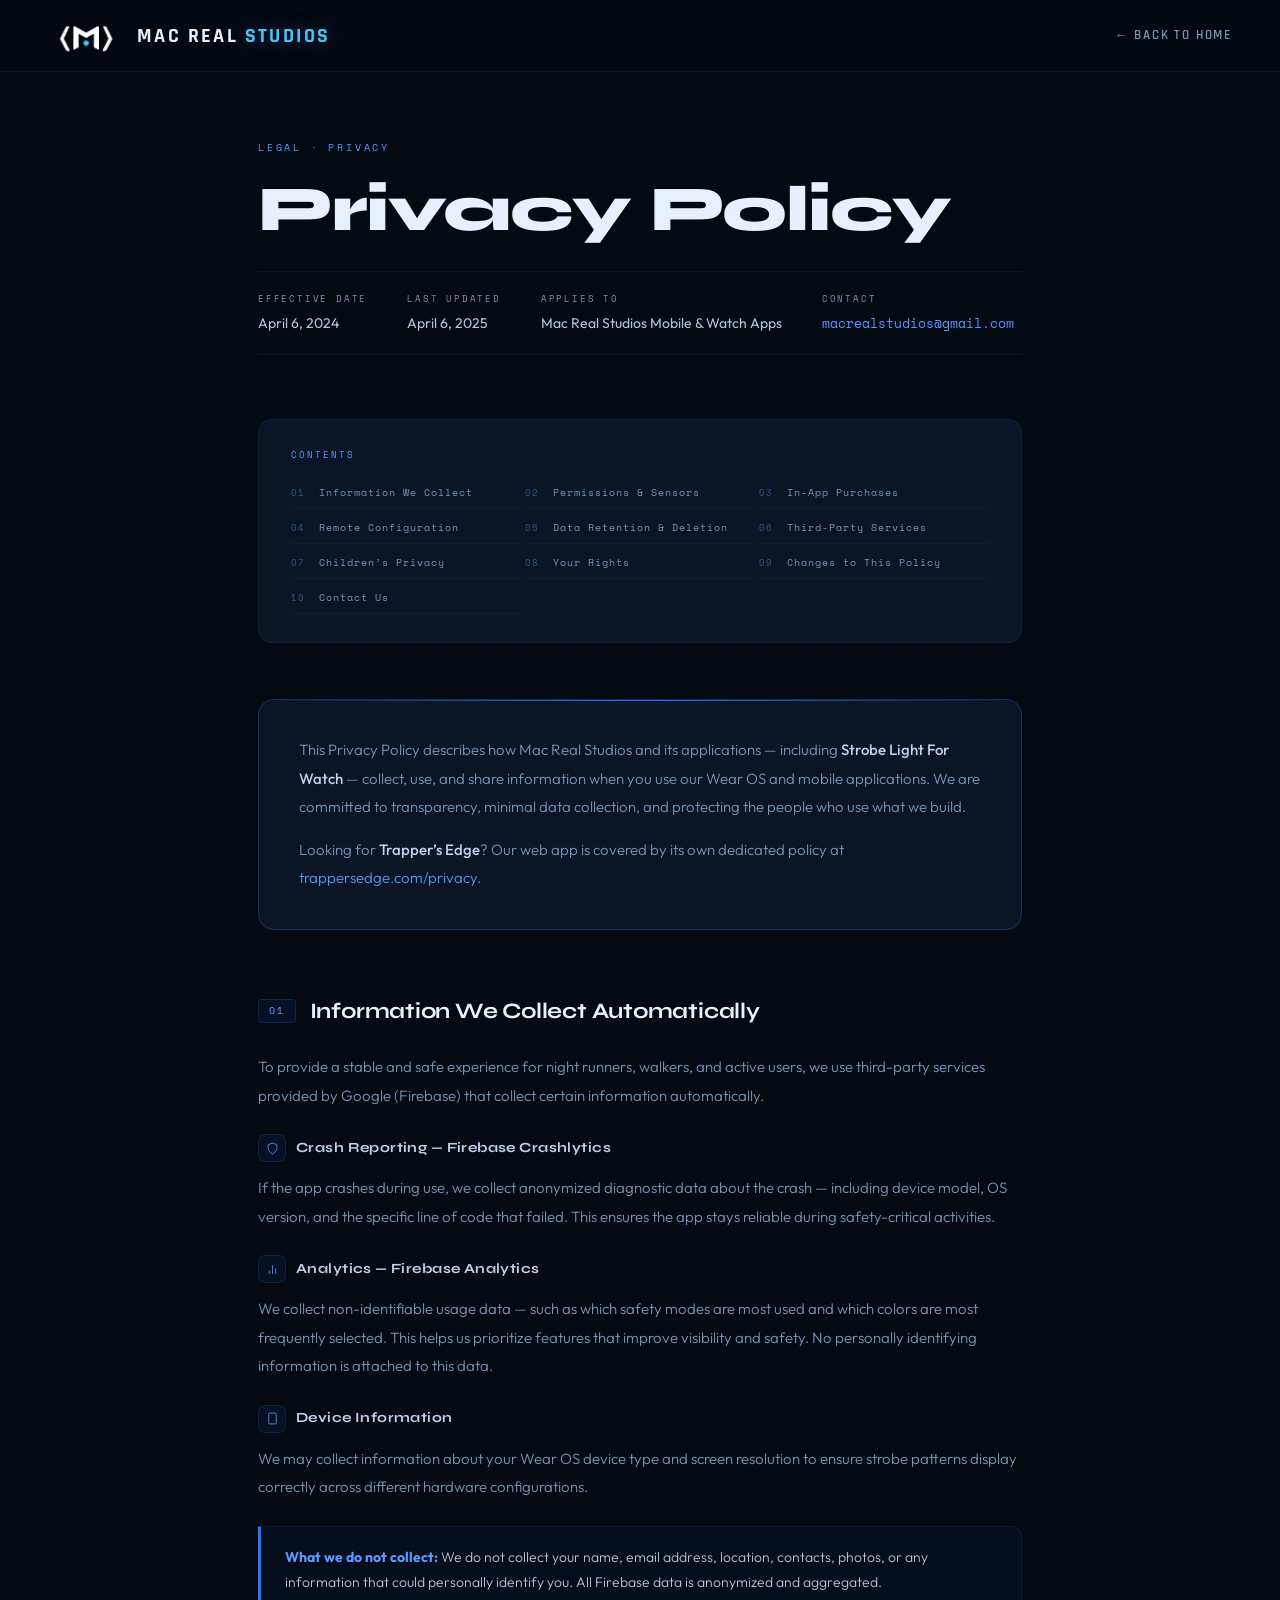
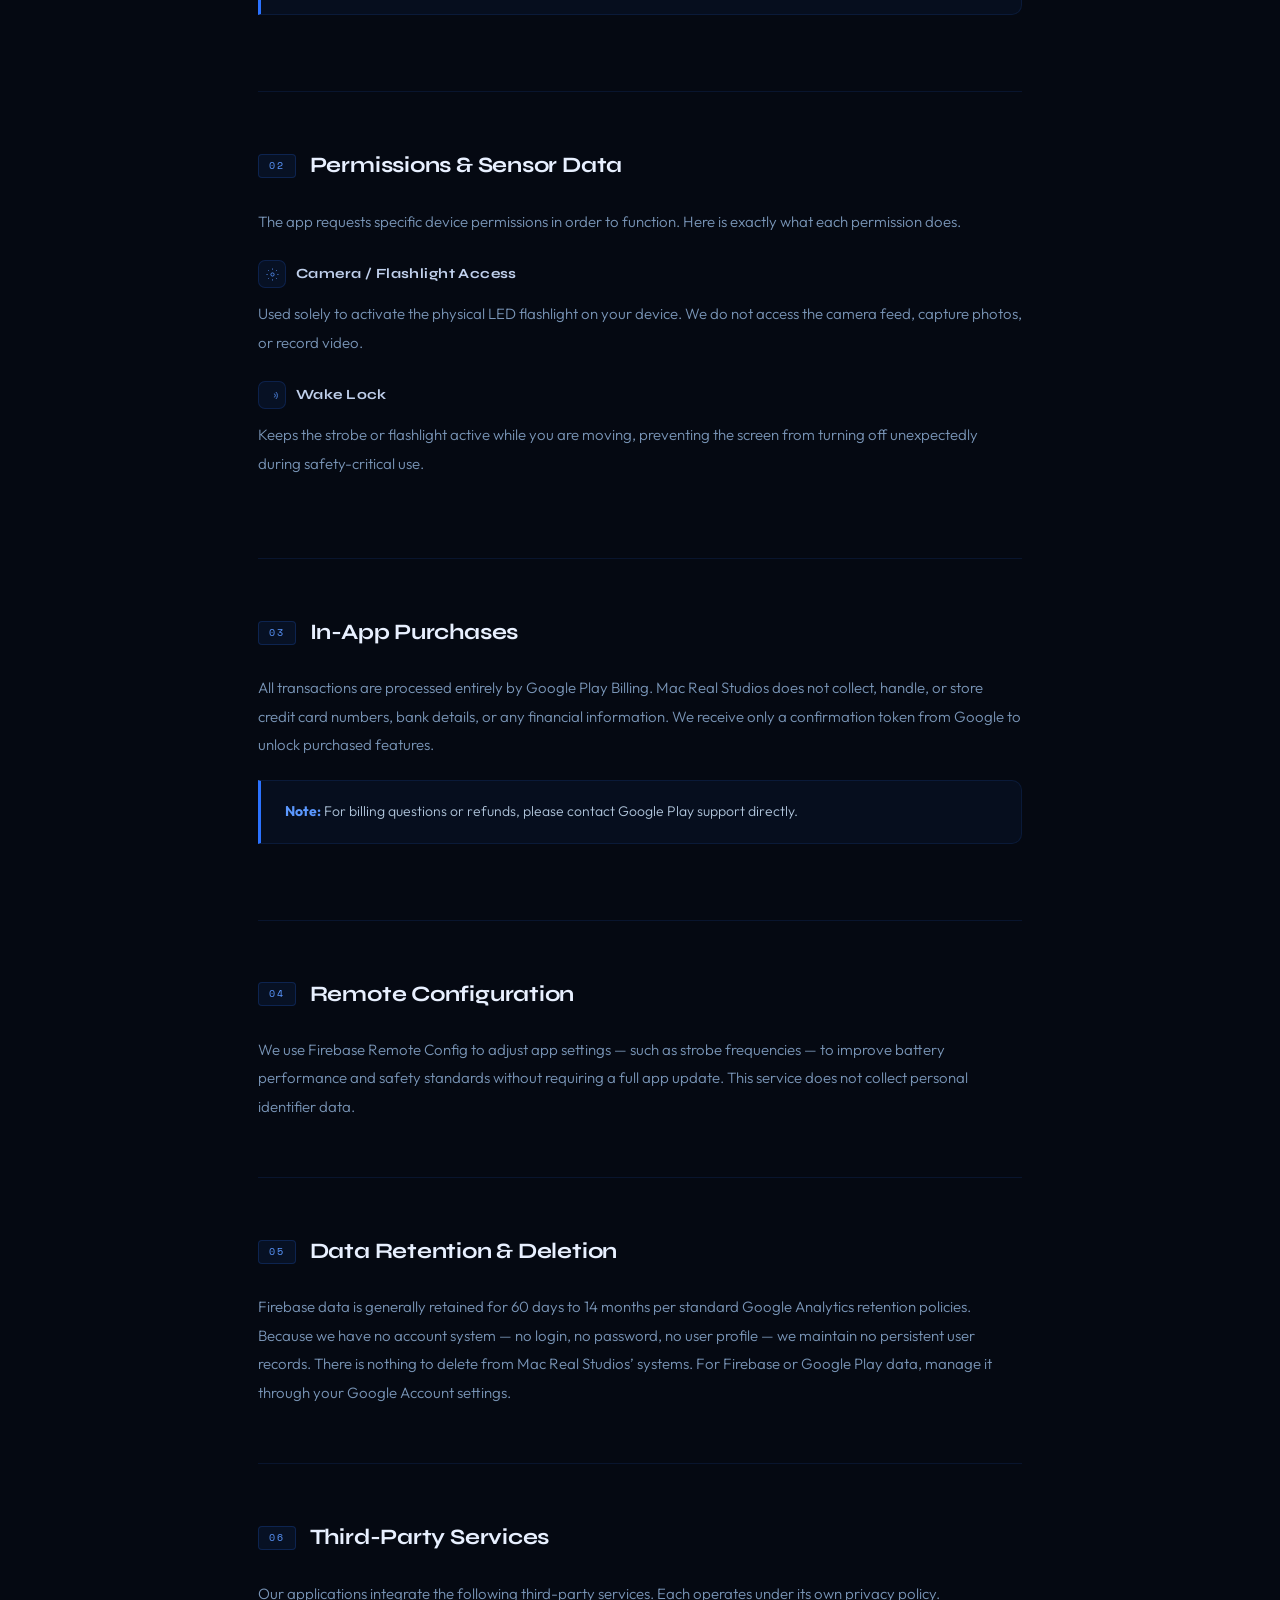
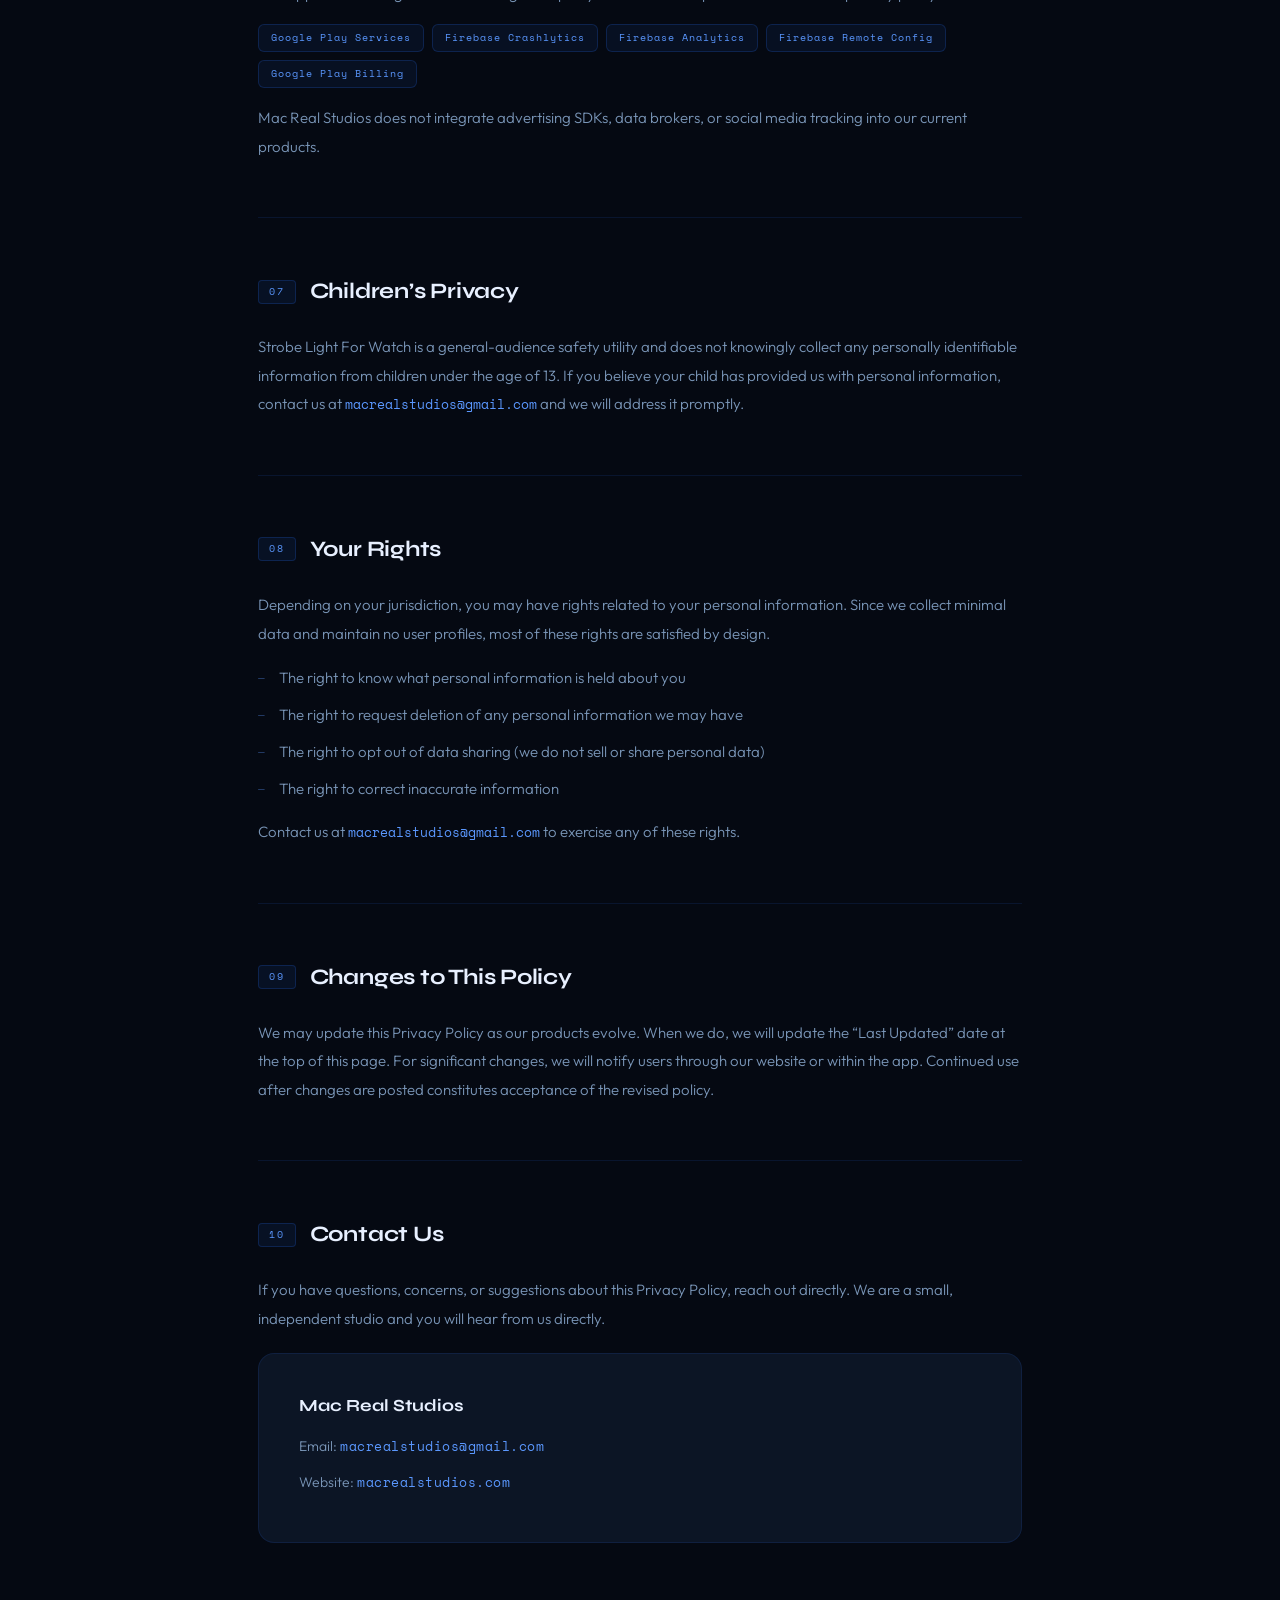
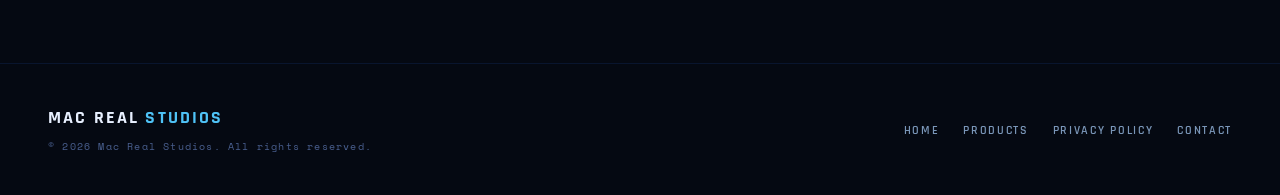
==== commit 5a81359f: "Add robots.txt and sitemap.xml for SEO optimization - Created robots.txt to allow all user agents an" ====
--- a/privacy.html
+++ b/privacy.html
@@ -5,11 +5,27 @@
 <meta name="viewport" content="width=device-width, initial-scale=1.0">
 <meta name="color-scheme" content="dark">
 <meta name="description" content="Privacy Policy for Mac Real Studios and its applications, including Strobe Light For Watch.">
+<meta name="theme-color" content="#050912">
+<link rel="canonical" href="https://macrealstudios.com/privacy.html">
+<meta property="og:site_name" content="Mac Real Studios">
+<meta property="og:title" content="Privacy Policy — Mac Real Studios">
+<meta property="og:description" content="How Mac Real Studios apps collect, use, and protect information.">
+<meta property="og:url" content="https://macrealstudios.com/privacy.html">
+<meta property="og:type" content="website">
+<meta property="og:image" content="https://macrealstudios.com/assets/images/og-card.png">
+<meta property="og:image:width" content="1200">
+<meta property="og:image:height" content="630">
+<meta name="twitter:card" content="summary_large_image">
+<meta name="twitter:title" content="Privacy Policy — Mac Real Studios">
+<meta name="twitter:description" content="How Mac Real Studios apps collect, use, and protect information.">
+<meta name="twitter:image" content="https://macrealstudios.com/assets/images/og-card.png">
 <title>Privacy Policy — Mac Real Studios</title>
 
 <link rel="icon" type="image/svg+xml" href="assets/images/favicon.svg">
+<link rel="apple-touch-icon" href="assets/images/apple-touch-icon.png">
 
 <link rel="preconnect" href="https://fonts.googleapis.com">
+<link rel="preconnect" href="https://fonts.gstatic.com" crossorigin>
 <link href="https://fonts.googleapis.com/css2?family=Rajdhani:wght@600;700&family=Syne:wght@400;500;600;700;800&family=Outfit:wght@200;300;400;500;600&family=Space+Mono:wght@400;700&display=swap" rel="stylesheet">
 
 <link rel="stylesheet" href="assets/css/privacy.css">
@@ -38,7 +54,7 @@
     </div>
     <div class="policy-meta-item">
       <span class="meta-key">Applies To</span>
-      <span class="meta-val">All Mac Real Studios Products</span>
+      <span class="meta-val">Mac Real Studios Mobile &amp; Watch Apps</span>
     </div>
     <div class="policy-meta-item">
       <span class="meta-key">Contact</span>
@@ -69,6 +85,7 @@
 
   <div class="policy-intro">
     <p>This Privacy Policy describes how Mac Real Studios and its applications &mdash; including <strong style="color:var(--white-soft);font-weight:500;">Strobe Light For Watch</strong> &mdash; collect, use, and share information when you use our Wear OS and mobile applications. We are committed to transparency, minimal data collection, and protecting the people who use what we build.</p>
+    <p style="margin-top:14px;">Looking for <strong style="color:var(--white-soft);font-weight:500;">Trapper&rsquo;s Edge</strong>? Our web app is covered by its own dedicated policy at <a href="https://trappersedge.com/privacy" target="_blank" rel="noopener noreferrer" style="color:var(--blue-300);text-decoration:none;">trappersedge.com/privacy</a>.</p>
   </div>
 
   <div class="policy-section" id="s1">
@@ -159,7 +176,7 @@
     <div class="contact-block">
       <p style="font-family:var(--font-display);font-size:17px;font-weight:700;color:var(--white);margin-bottom:16px;">Mac Real Studios</p>
       <p style="font-size:14px;font-weight:300;color:var(--muted);">Email: <a href="mailto:macrealstudios@gmail.com">macrealstudios@gmail.com</a></p>
-      <p style="font-size:14px;font-weight:300;color:var(--muted);margin-top:8px !important;">Website: <a href="https://thelegendmac.github.io/Mac-Real-Studios/" style="color:var(--blue-300);font-family:var(--font-mono);font-size:13px;text-decoration:none;">thelegendmac.github.io/Mac-Real-Studios</a></p>
+      <p style="font-size:14px;font-weight:300;color:var(--muted);margin-top:8px !important;">Website: <a href="https://macrealstudios.com" style="color:var(--blue-300);font-family:var(--font-mono);font-size:13px;text-decoration:none;">macrealstudios.com</a></p>
     </div>
   </div>
 
@@ -168,7 +185,7 @@
 <footer>
   <div class="footer-left">
     <div class="footer-logo">MAC REAL <span>STUDIOS</span></div>
-    <div class="footer-copy">&copy; 2025 Mac Real Studios. All rights reserved.</div>
+    <div class="footer-copy">&copy; 2026 Mac Real Studios. All rights reserved.</div>
   </div>
   <ul class="footer-links">
     <li><a href="index.html">Home</a></li>
